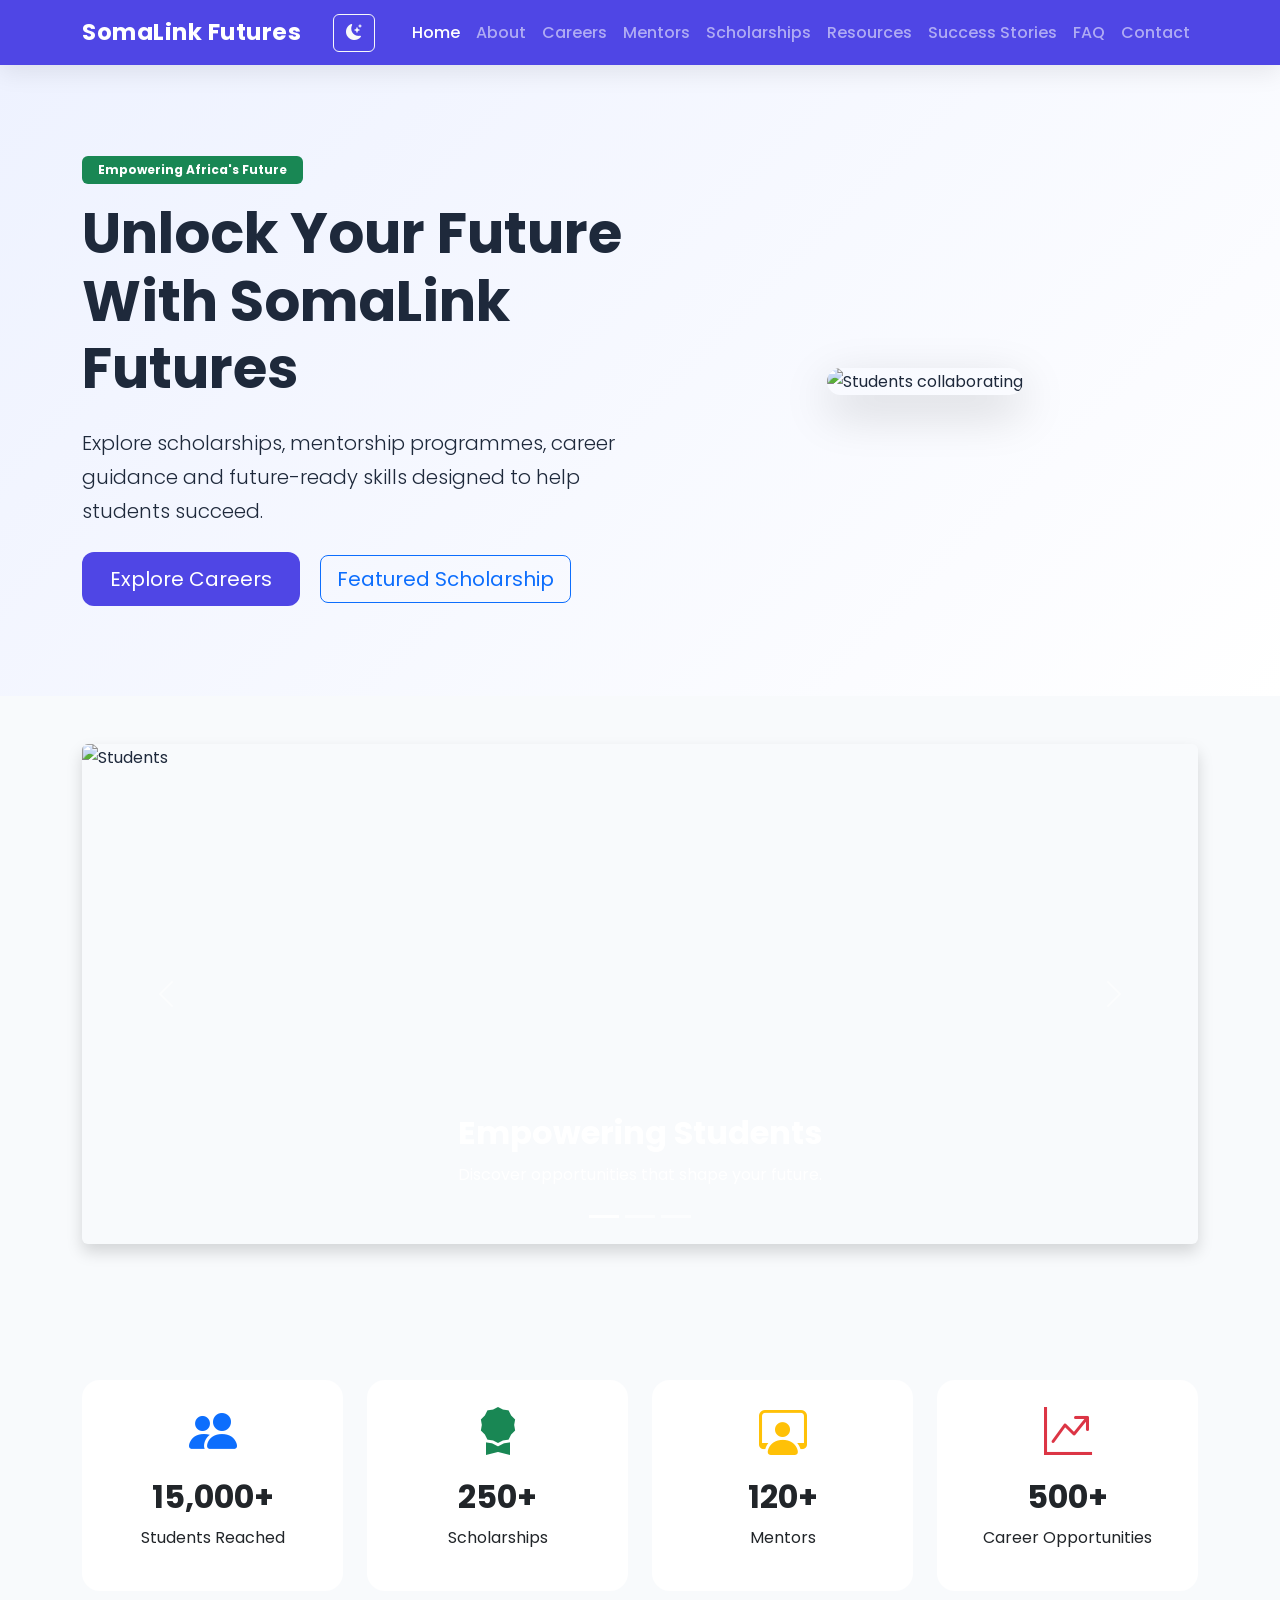
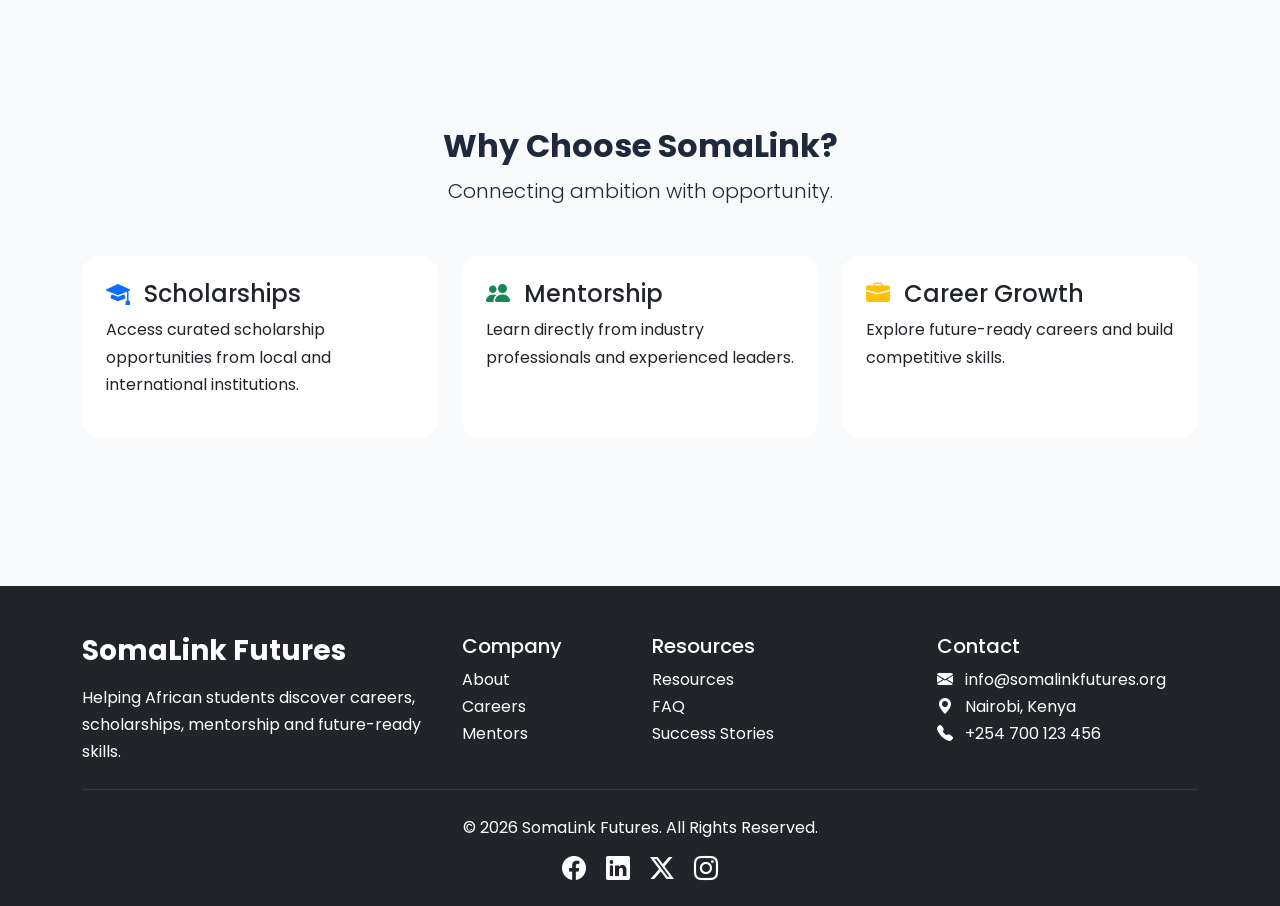
==== index.html @ cb7bba2c "Add featured scholarship modal" ====
<!DOCTYPE html>
<html lang="en">
<head>
    <meta charset="UTF-8">
    <meta name="viewport" content="width=device-width, initial-scale=1.0">
    <title>SomaLink Futures</title>

    <link href="https://cdn.jsdelivr.net/npm/bootstrap@5.3.8/dist/css/bootstrap.min.css" rel="stylesheet">

    <link rel="stylesheet"
      href="https://cdn.jsdelivr.net/npm/bootstrap-icons@1.11.3/font/bootstrap-icons.min.css">

    <link rel="stylesheet" href="css/style.css">
</head>

<body>

<nav class="navbar navbar-expand-lg navbar-dark sticky-top">

    <div class="container">

        <a class="navbar-brand fw-bold" href="index.html">
            SomaLink Futures
        </a>
        
        <button
            id="themeToggle"
            class="btn btn-outline-light ms-3"
            type="button"
            title="Toggle Dark Mode">

            <i class="bi bi-moon-stars-fill"></i>

        </button>

        <button
            class="navbar-toggler"
            type="button"
            data-bs-toggle="collapse"
            data-bs-target="#navbarNav">

            <span class="navbar-toggler-icon"></span>

        </button>

        <div class="collapse navbar-collapse" id="navbarNav">

            <ul class="navbar-nav ms-auto">

                <li class="nav-item"><a class="nav-link active" href="index.html">Home</a></li>
                <li class="nav-item"><a class="nav-link" href="about.html">About</a></li>
                <li class="nav-item"><a class="nav-link" href="careers.html">Careers</a></li>
                <li class="nav-item"><a class="nav-link" href="mentors.html">Mentors</a></li>
                <li class="nav-item"><a class="nav-link" href="scholarships.html">Scholarships</a></li>
                <li class="nav-item"><a class="nav-link" href="resources.html">Resources</a></li>
                <li class="nav-item"><a class="nav-link" href="success-stories.html">Success Stories</a></li>
                <li class="nav-item"><a class="nav-link" href="faq.html">FAQ</a></li>
                <li class="nav-item"><a class="nav-link" href="contact.html">Contact</a></li>

            </ul>

        </div>

    </div>

</nav>

<main>

    <section class="hero-section">

        <div class="container">

            <div class="row align-items-center">

                <div class="col-lg-6">

                    <span class="badge bg-success mb-3 px-3 py-2">
                        Empowering Africa's Future
                    </span>

                    <h1 class="display-4 fw-bold mb-4">
                        Unlock Your Future With
                        SomaLink Futures
                    </h1>

                    <p class="lead mb-4">
                        Explore scholarships, mentorship programmes,
                        career guidance and future-ready skills designed
                        to help students succeed.
                    </p>

                    <a href="careers.html" class="btn btn-primary btn-lg me-3">
                        Explore Careers
                    </a>

                    <button
                        class="btn btn-outline-primary btn-lg"
                        data-bs-toggle="modal"
                        data-bs-target="#scholarshipModal">

                        Featured Scholarship

                    </button>

                </div>

                <div class="col-lg-6 text-center">

                    <img
                        src="https://images.unsplash.com/photo-1522202176988-66273c2fd55f?w=900"
                        class="img-fluid rounded-4 shadow-lg"
                        alt="Students collaborating">

                </div>

            </div>

        </div>

    </section>

    <section class="container py-5">

    <div id="homepageCarousel"
         class="carousel slide shadow rounded overflow-hidden"
         data-bs-ride="carousel">

        <div class="carousel-indicators">

            <button
                type="button"
                data-bs-target="#homepageCarousel"
                data-bs-slide-to="0"
                class="active">
            </button>

            <button
                type="button"
                data-bs-target="#homepageCarousel"
                data-bs-slide-to="1">
            </button>

            <button
                type="button"
                data-bs-target="#homepageCarousel"
                data-bs-slide-to="2">
            </button>

        </div>

        <div class="carousel-inner">

            <div class="carousel-item active">

                <img
                    src="https://images.unsplash.com/photo-1522202176988-66273c2fd55f?w=1400"
                    class="d-block w-100"
                    style="height:500px; object-fit:cover;"
                    alt="Students">

                <div class="carousel-caption">

                    <h2>Empowering Students</h2>

                    <p>
                        Discover opportunities that shape your future.
                    </p>

                </div>

            </div>

            <div class="carousel-item">

                <img
                    src="https://images.unsplash.com/photo-1516321318423-f06f85e504b3?w=1400"
                    class="d-block w-100"
                    style="height:500px; object-fit:cover;"
                    alt="Mentorship">

                <div class="carousel-caption">

                    <h2>Learn From Experts</h2>

                    <p>
                        Connect with professionals across multiple industries.
                    </p>

                </div>

            </div>

            <div class="carousel-item">

                <img
                    src="https://images.unsplash.com/photo-1523240795612-9a054b0db644?w=1400"
                    class="d-block w-100"
                    style="height:500px; object-fit:cover;"
                    alt="Scholarships">

                <div class="carousel-caption">

                    <h2>Unlock Scholarships</h2>

                    <p>
                        Access funding opportunities from around the world.
                    </p>

                </div>

            </div>

        </div>

        <button
            class="carousel-control-prev"
            type="button"
            data-bs-target="#homepageCarousel"
            data-bs-slide="prev">

            <span class="carousel-control-prev-icon"></span>

        </button>

        <button
            class="carousel-control-next"
            type="button"
            data-bs-target="#homepageCarousel"
            data-bs-slide="next">

            <span class="carousel-control-next-icon"></span>

        </button>

    </div>

</section>

<section class="container my-5">

        <div class="row g-4">

            <div class="col-md-3">

                <div class="card text-center p-4 h-100">

                    <i class="bi bi-people-fill display-5 text-primary mb-3"></i>

                    <h2>15,000+</h2>

                    <p>Students Reached</p>

                </div>

            </div>

            <div class="col-md-3">

                <div class="card text-center p-4 h-100">

                    <i class="bi bi-award-fill display-5 text-success mb-3"></i>

                    <h2>250+</h2>
                    <p>Scholarships</p>

                </div>

            </div>

            <div class="col-md-3">

                <div class="card text-center p-4 h-100">

                    <i class="bi bi-person-workspace display-5 text-warning mb-3"></i>

                    <h2>120+</h2>

                    <p>Mentors</p>

                </div>

            </div>

            <div class="col-md-3">

                <div class="card text-center p-4 h-100">

                    <i class="bi bi-graph-up-arrow display-5 text-danger mb-3"></i>

                    <h2>500+</h2>

                    <p>Career Opportunities</p>

                </div>

            </div>

        </div>

    </section>

    <section class="container py-5">

        <div class="text-center mb-5">

            <h2>Why Choose SomaLink?</h2>

            <p class="lead">
                Connecting ambition with opportunity.
            </p>

        </div>

        <div class="row g-4">

            <div class="col-md-4">

                <div class="card p-4 h-100">

                    <h4>
                        <i class="bi bi-mortarboard-fill text-primary me-2"></i>
                        Scholarships
                    </h4>

                    <p>
                        Access curated scholarship opportunities
                        from local and international institutions.
                    </p>

                </div>

            </div>

            <div class="col-md-4">

                <div class="card p-4 h-100">

                    <h4>
                        <i class="bi bi-people-fill text-success me-2"></i>
                        Mentorship
                    </h4>   

                    <p>
                        Learn directly from industry professionals
                        and experienced leaders.
                    </p>

                </div>

            </div>

            <div class="col-md-4">

                <div class="card p-4 h-100">

                    <h4>
                        <i class="bi bi-briefcase-fill text-warning me-2"></i>
                        Career Growth
                    </h4>

                    <p>
                        Explore future-ready careers and
                        build competitive skills.
                    </p>

                </div>

            </div>

        </div>

    </section>

</main>

<footer class="bg-dark text-white pt-5 pb-3">

    <div class="container">

        <div class="row gy-4">

            <div class="col-lg-4">

                <h3 class="fw-bold mb-3">
                    SomaLink Futures
                </h3>

                <p>
                    Helping African students discover careers,
                    scholarships, mentorship and future-ready skills.
                </p>

            </div>

            <div class="col-lg-2">

                <h5>Company</h5>

                <ul class="list-unstyled">

                    <li><a href="about.html" class="text-white text-decoration-none">About</a></li>

                    <li><a href="careers.html" class="text-white text-decoration-none">Careers</a></li>

                    <li><a href="mentors.html" class="text-white text-decoration-none">Mentors</a></li>

                </ul>

            </div>

            <div class="col-lg-3">

                <h5>Resources</h5>

                <ul class="list-unstyled">

                    <li><a href="resources.html" class="text-white text-decoration-none">Resources</a></li>

                    <li><a href="faq.html" class="text-white text-decoration-none">FAQ</a></li>

                    <li><a href="success-stories.html" class="text-white text-decoration-none">Success Stories</a></li>

                </ul>

            </div>

            <div class="col-lg-3">

                <h5>Contact</h5>

                <p>
                    <i class="bi bi-envelope-fill me-2"></i>
                    info@somalinkfutures.org
                </p>

                <p>
                    <i class="bi bi-geo-alt-fill me-2"></i>
                    Nairobi, Kenya
                </p>

                <p>
                    <i class="bi bi-telephone-fill me-2"></i>
                    +254 700 123 456
                </p>

            </div>

        </div>

        <hr class="border-secondary my-4">

        <div class="text-center">

            <p class="mb-2">
                © 2026 SomaLink Futures. All Rights Reserved.
            </p>

            <div>

                <i class="bi bi-facebook fs-4 me-3"></i>

                <i class="bi bi-linkedin fs-4 me-3"></i>

                <i class="bi bi-twitter-x fs-4 me-3"></i>

                <i class="bi bi-instagram fs-4"></i>

            </div>

        </div>

    </div>

</footer>

<div
    class="modal fade"
    id="scholarshipModal"
    tabindex="-1"
    aria-labelledby="scholarshipModalLabel"
    aria-hidden="true">

    <div class="modal-dialog modal-dialog-centered">

        <div class="modal-content">

            <div class="modal-header">

                <h5
                    class="modal-title"
                    id="scholarshipModalLabel">

                    🌍 Featured Scholarship

                </h5>

                <button
                    type="button"
                    class="btn-close"
                    data-bs-dismiss="modal">
                </button>

            </div>

            <div class="modal-body">

                <h4>Future Leaders Scholarship 2026</h4>

                <p>

                    Applications are now open for talented African
                    students pursuing careers in technology,
                    business and innovation.

                </p>

                <ul>

                    <li>✔ Full tuition support</li>

                    <li>✔ Mentorship programme</li>

                    <li>✔ Internship opportunities</li>

                </ul>

            </div>

            <div class="modal-footer">

                <button
                    class="btn btn-secondary"
                    data-bs-dismiss="modal">

                    Close

                </button>

                <a
                    href="scholarships.html"
                    class="btn btn-primary">

                    View Scholarships

                </a>

            </div>

        </div>

    </div>

</div>

<script src="https://cdn.jsdelivr.net/npm/bootstrap@5.3.8/dist/js/bootstrap.bundle.min.js"></script>

<script src="js/script.js"></script>

</body>
</html>
---- css/style.css ----
/* ---------- Google Font ---------- */
@import url('https://fonts.googleapis.com/css2?family=Poppins:wght@300;400;500;600;700;800&display=swap');

/* ---------- Global ---------- */

body{
    font-family:'Poppins',sans-serif;
    background:#F8FAFC;
    color:#1E293B;
    line-height:1.7;
}

/* ---------- Navbar ---------- */

.navbar{
    background:#4F46E5 !important;
    box-shadow:0 8px 24px rgba(0,0,0,.08);
}

.navbar-brand{
    font-size:1.45rem;
    font-weight:700;
    letter-spacing:.5px;
}

.nav-link{
    font-weight:500;
    transition:.25s;
}

.nav-link:hover{
    color:#A5F3FC !important;
}

/* ---------- Buttons ---------- */

.btn-primary{
    background:#4F46E5;
    border:none;
    padding:12px 28px;
    border-radius:12px;
    transition:.3s;
}

.btn-primary:hover{

    background:#4338CA;

    transform:translateY(-2px);

    box-shadow:0 10px 25px rgba(79,70,229,.25);

}

/* ---------- Cards ---------- */

.card{

    border:none;

    border-radius:18px;

    transition:.35s;

    overflow:hidden;

}

.card:hover{

    transform:translateY(-8px);

    box-shadow:0 20px 45px rgba(0,0,0,.12);

}

/* ---------- Images ---------- */

.card img{

    height:240px;

    object-fit:cover;

}

/* ---------- Headings ---------- */

h1{

    font-size:3rem;

    font-weight:700;

}

h2{

    font-weight:700;

}

h3{

    font-weight:600;

}

/* ---------- Footer ---------- */

footer{

    margin-top:100px;

    background:#0F172A !important;

}

footer p{

    margin-bottom:0;

}

/* ---------- Section spacing ---------- */

section{

    padding-top:40px;

    padding-bottom:40px;

}

/* ---------- Hero Section ---------- */

.hero-section{

    background:linear-gradient(135deg,#EEF2FF,#FFFFFF);

    padding-top:90px;

    padding-bottom:90px;

}

.hero-section img{

    border-radius:24px;

}

.hero-section h1{

    line-height:1.2;

}

/* =========================
   DARK MODE
========================= */

body.dark-mode{
    background:#121212;
    color:#f8f9fa;
}

/* Navbar */

body.dark-mode .navbar{
    background:#1f1f1f !important;
}

/* Hero */

body.dark-mode .hero-section{
    background:#121212;
}

body.dark-mode .hero-section h1,
body.dark-mode .hero-section p{
    color:#ffffff;
}

/* Cards */

body.dark-mode .card{
    background:#1f1f1f;
    color:#ffffff;
    border:1px solid #333;
}

/* Footer */

body.dark-mode footer{
    background:#000 !important;
}

/* Links */

body.dark-mode a{
    color:#8ec5ff;
}

/* Buttons */

body.dark-mode .btn-outline-primary{
    color:#ffffff;
    border-color:#ffffff;
}

body.dark-mode .btn-outline-primary:hover{
    background:#ffffff;
    color:#000;
}

/* Statistics */

body.dark-mode h2,
body.dark-mode h3,
body.dark-mode h4,
body.dark-mode h5,
body.dark-mode h6{
    color:#ffffff;
}

body.dark-mode p{
    color:#dddddd;
}
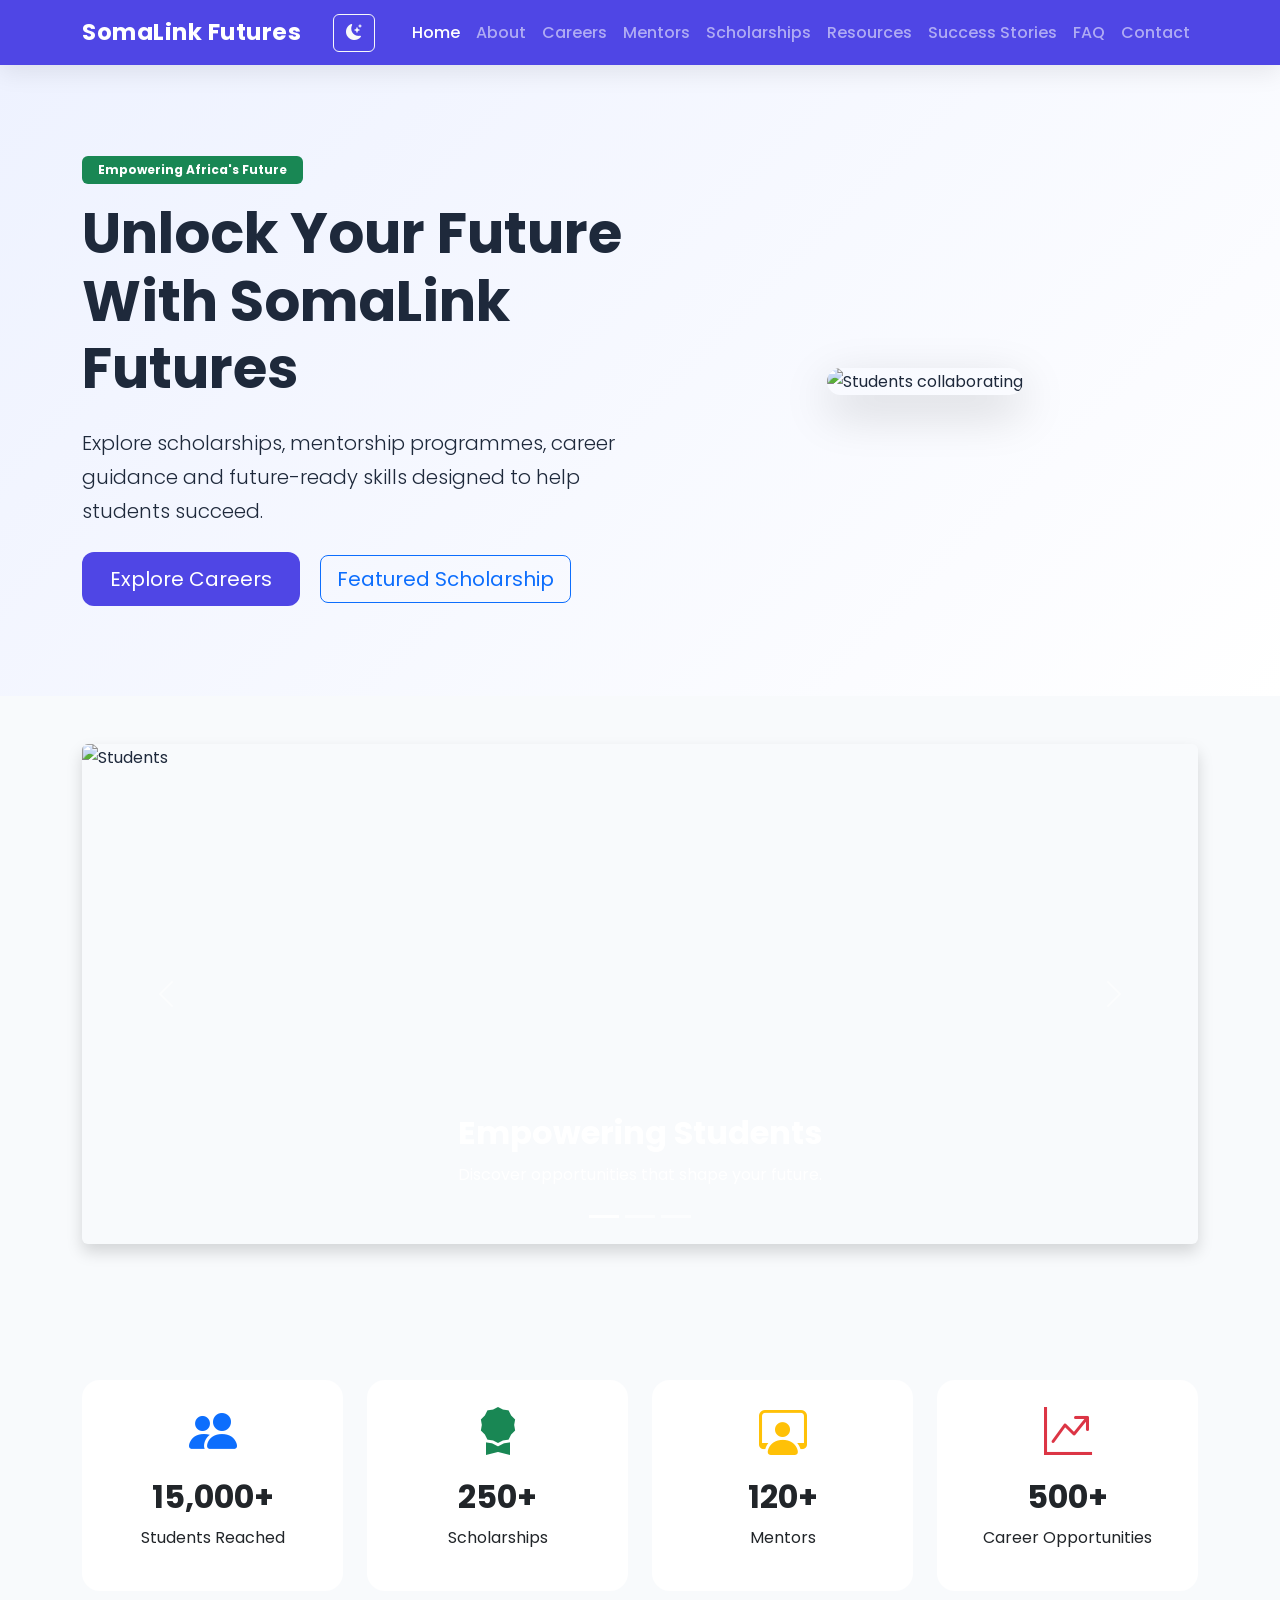
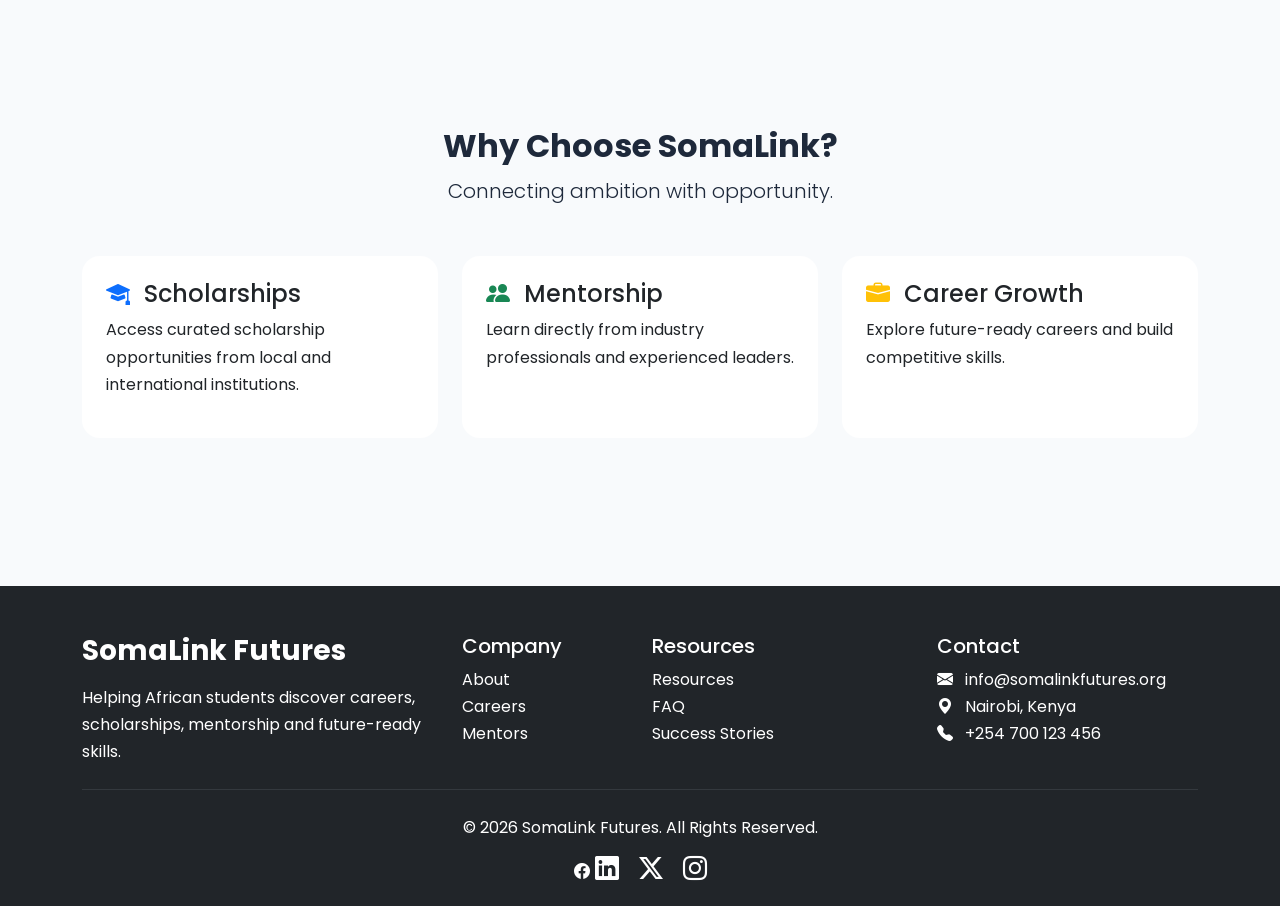
==== commit e750cbf5: "Improve accessibility with ARIA attributes" ====
--- a/index.html
+++ b/index.html
@@ -15,7 +15,9 @@
 
 <body>
 
-<nav class="navbar navbar-expand-lg navbar-dark sticky-top">
+<nav
+    class="navbar navbar-expand-lg navbar-dark sticky-top"
+    aria-label="Main Navigation">
 
     <div class="container">
 
@@ -90,14 +92,23 @@
                         to help students succeed.
                     </p>
 
-                    <a href="careers.html" class="btn btn-primary btn-lg me-3">
+                    <a
+                        href="careers.html"
+                        class="btn btn-primary btn-lg me-3"
+                        data-bs-toggle="tooltip"
+                        data-bs-placement="top"
+                        title="Browse high-demand career pathways">
+
                         Explore Careers
+
                     </a>
 
                     <button
                         class="btn btn-outline-primary btn-lg"
                         data-bs-toggle="modal"
-                        data-bs-target="#scholarshipModal">
+                        data-bs-target="#featuredScholarship"
+                        data-bs-placement="top"
+                        title="View our featured scholarship opportunity">
 
                         Featured Scholarship
 
@@ -373,8 +384,89 @@
     </section>
 
 </main>
-
-<footer class="bg-dark text-white pt-5 pb-3">
+<!-- Featured Scholarship Modal -->
+
+<div
+    class="modal fade"
+    id="featuredScholarship"
+    tabindex="-1"
+    aria-labelledby="featuredScholarshipLabel"
+    aria-hidden="true">
+
+    <div class="modal-dialog modal-lg">
+
+        <div class="modal-content">
+
+            <div class="modal-header">
+
+                <h2
+                    class="modal-title fs-5"
+                    id="featuredScholarshipLabel">
+
+                    🌍 Featured Scholarship
+
+                </h2>
+
+                <button
+                    type="button"
+                    class="btn-close"
+                    data-bs-dismiss="modal">
+                </button>
+
+            </div>
+
+            <div class="modal-body">
+
+                <h4>Global STEM Excellence Scholarship</h4>
+
+                <p>
+
+                    Applications are now open for talented African
+                    students pursuing Computer Science, Engineering,
+                    Artificial Intelligence and Data Science.
+
+                </p>
+
+                <ul>
+
+                    <li>✔ Full tuition funding</li>
+
+                    <li>✔ Monthly stipend</li>
+
+                    <li>✔ International mentorship</li>
+
+                    <li>✔ Internship opportunities</li>
+
+                </ul>
+
+            </div>
+
+            <div class="modal-footer">
+
+                <button
+                    class="btn btn-secondary"
+                    data-bs-dismiss="modal">
+
+                    Close
+
+                </button>
+
+                <a
+                    href="scholarships.html"
+                    class="btn btn-primary">
+
+                    View Scholarships
+
+                </a>
+
+            </div>
+
+        </div>
+
+    </div>
+
+</div>
+<footer role="contentinfo" class="bg-dark text-white pt-5 pb-3">
 
     <div class="container">
 
@@ -458,13 +550,16 @@
 
             <div>
 
-                <i class="bi bi-facebook fs-4 me-3"></i>
-
-                <i class="bi bi-linkedin fs-4 me-3"></i>
-
-                <i class="bi bi-twitter-x fs-4 me-3"></i>
-
-                <i class="bi bi-instagram fs-4"></i>
+                <i
+                    class="bi bi-facebook"
+                    aria-hidden="true">
+                </i>
+
+                <i class="bi bi-linkedin fs-4 me-3" aria-hidden="true"></i>
+
+                <i class="bi bi-twitter-x fs-4 me-3" aria-hidden="true"></i>
+
+                <i class="bi bi-instagram fs-4" aria-hidden="true"></i>
 
             </div>
 
--- a/css/style.css
+++ b/css/style.css
@@ -226,4 +226,31 @@
 
 body.dark-mode p{
     color:#dddddd;
+}
+
+/* ---------- Hover Effects ---------- */
+
+.card {
+    transition: all 0.3s ease;
+}
+
+.card:hover {
+    transform: translateY(-8px);
+    box-shadow: 0 12px 25px rgba(0,0,0,.15);
+}
+
+.btn {
+    transition: all .3s ease;
+}
+
+.btn:hover {
+    transform: translateY(-2px);
+}
+
+.nav-link {
+    transition: color .3s ease;
+}
+
+.nav-link:hover {
+    color: #ffc107 !important;
 }
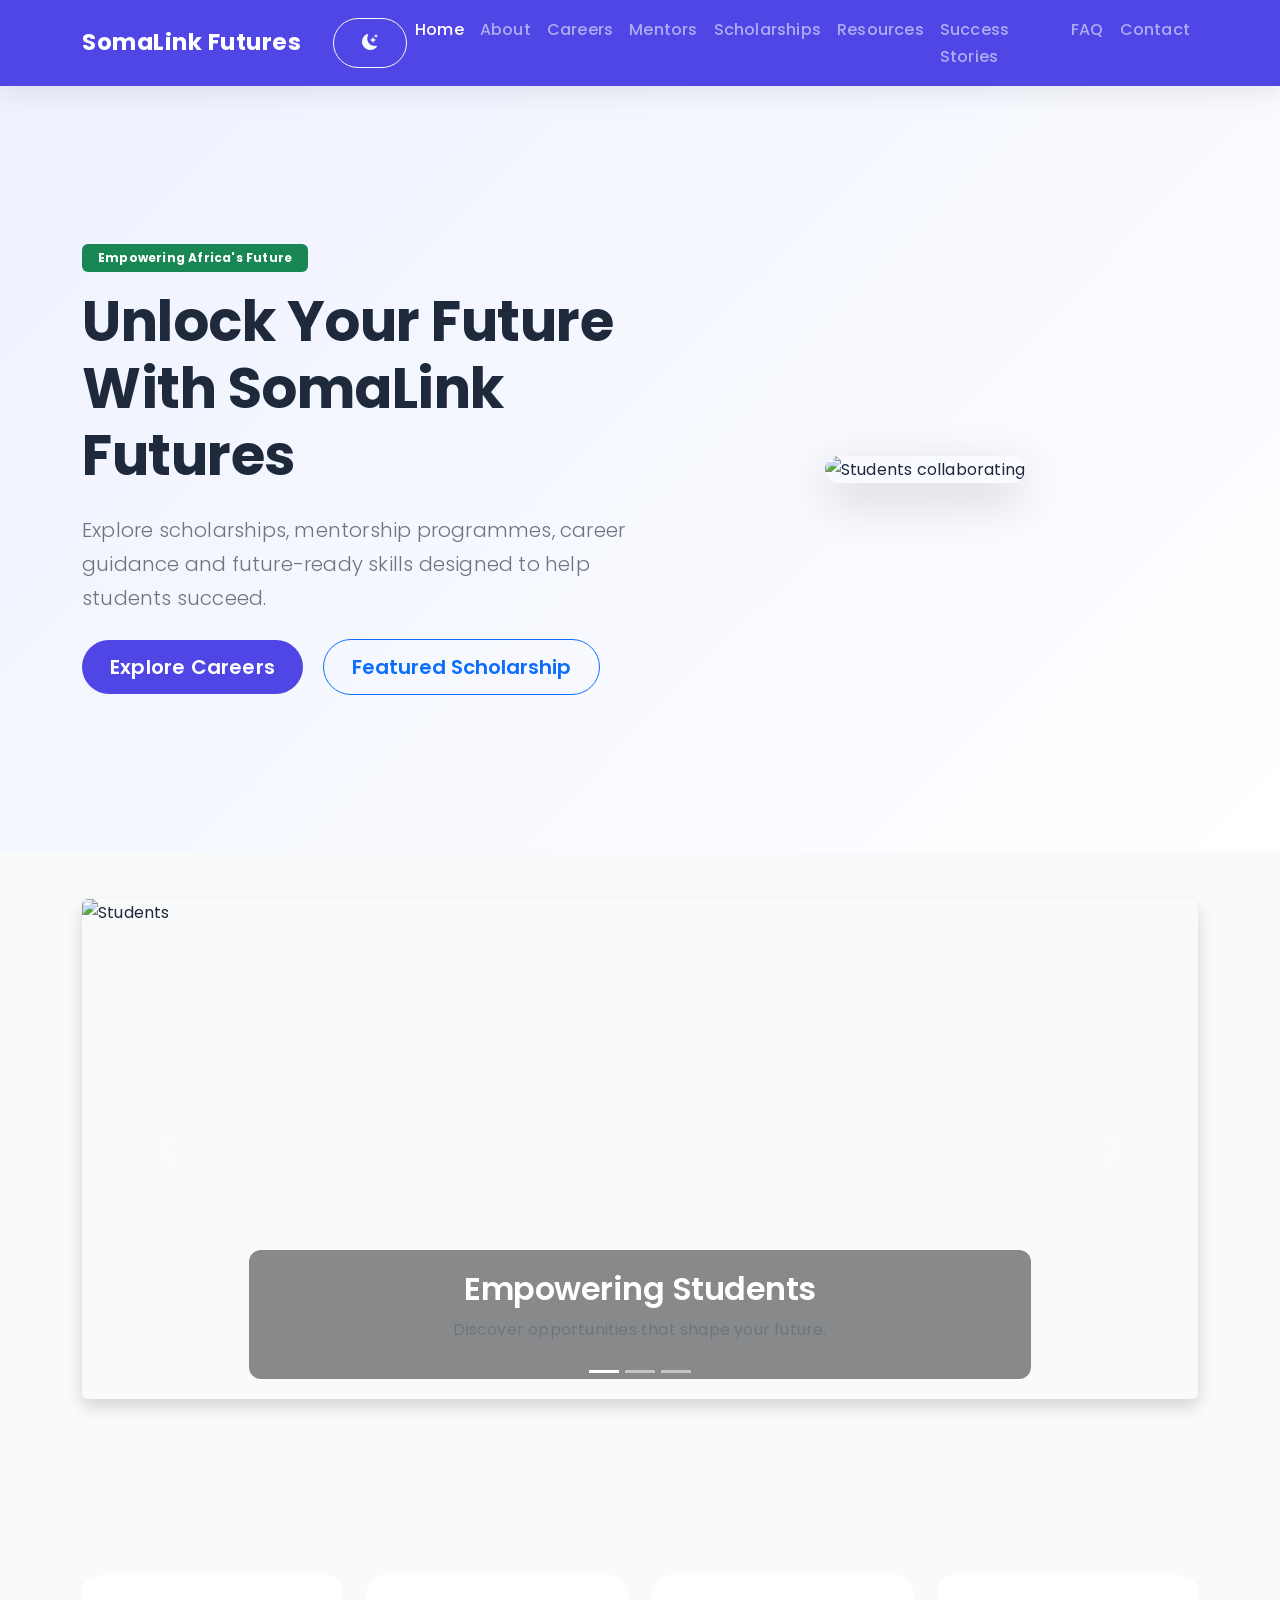
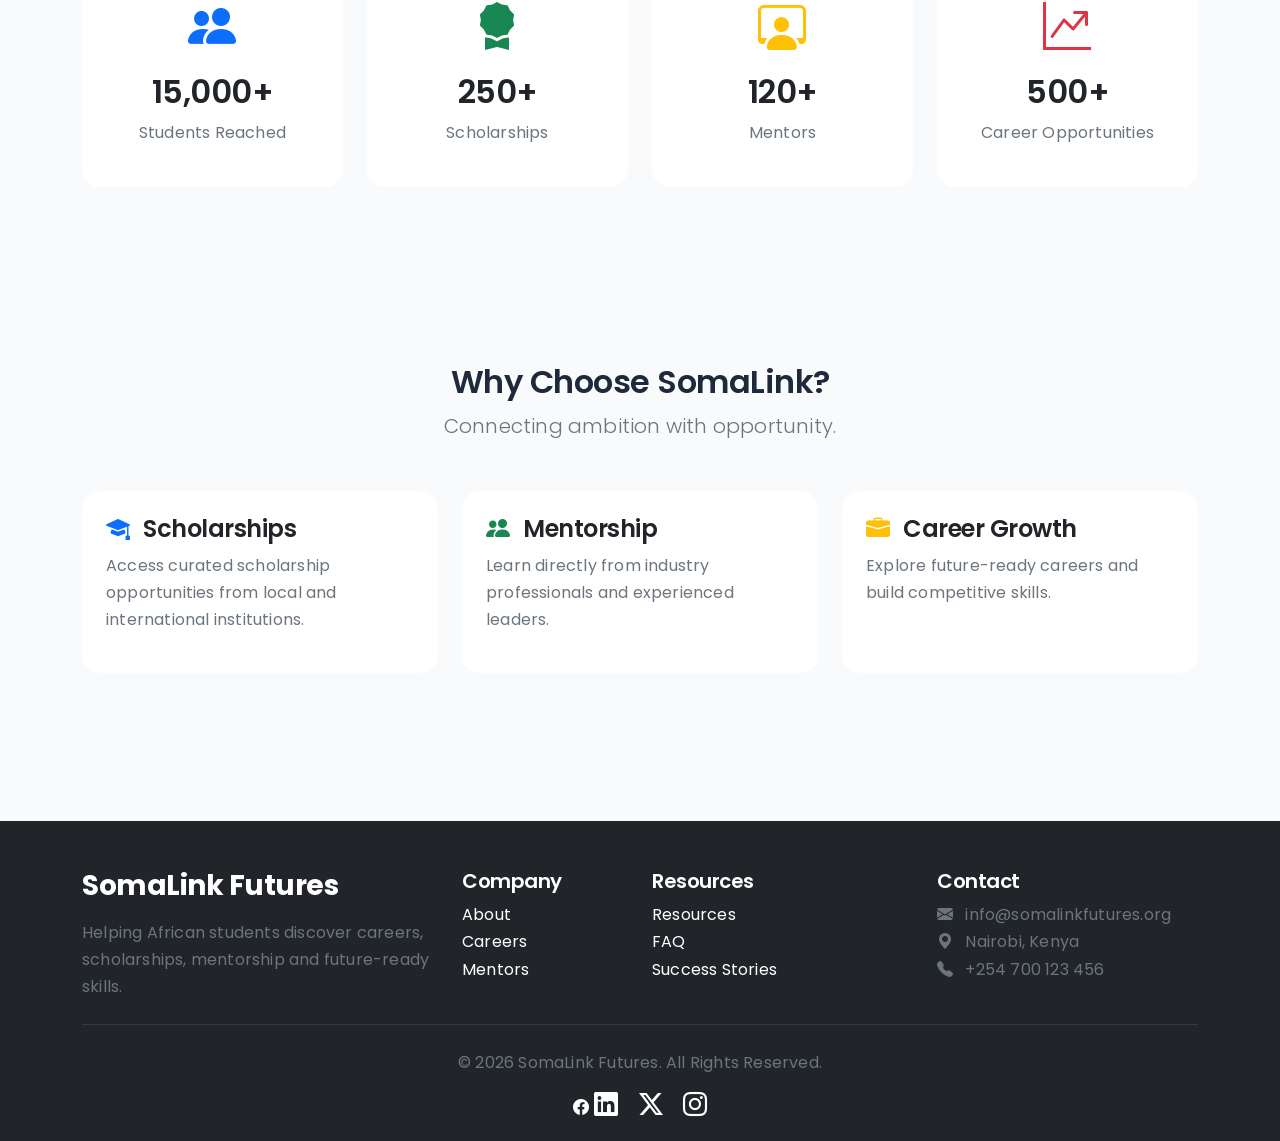
==== commit cad86582: "Improve typography using Google Fonts" ====
--- a/index.html
+++ b/index.html
@@ -8,7 +8,13 @@
     <link href="https://cdn.jsdelivr.net/npm/bootstrap@5.3.8/dist/css/bootstrap.min.css" rel="stylesheet">
 
     <link rel="stylesheet"
-      href="https://cdn.jsdelivr.net/npm/bootstrap-icons@1.11.3/font/bootstrap-icons.min.css">
+    href="https://cdn.jsdelivr.net/npm/bootstrap-icons@1.11.3/font/bootstrap-icons.min.css">
+
+    <link rel="preconnect" href="https://fonts.googleapis.com">
+
+    <link rel="preconnect" href="https://fonts.gstatic.com" crossorigin>
+
+    <link href="https://fonts.googleapis.com/css2?family=Poppins:wght@300;400;500;600;700&display=swap" rel="stylesheet">
 
     <link rel="stylesheet" href="css/style.css">
 </head>
--- a/css/style.css
+++ b/css/style.css
@@ -253,4 +253,159 @@
 
 .nav-link:hover {
     color: #ffc107 !important;
+}
+
+/* =======================================
+   Responsive Design Improvements
+======================================= */
+
+@media (max-width: 992px) {
+
+    .hero-section {
+        text-align: center;
+        padding: 60px 20px;
+    }
+
+    .hero-section img {
+        margin-top: 30px;
+    }
+
+    .display-4 {
+        font-size: 2.5rem;
+    }
+
+    footer {
+        text-align: center;
+    }
+
+}
+
+@media (max-width: 768px) {
+
+    .display-4 {
+        font-size: 2rem;
+    }
+
+    .hero-section {
+        padding: 50px 15px;
+    }
+
+    .btn-lg {
+        width: 100%;
+        margin-bottom: 15px;
+    }
+
+    .carousel img {
+        height: 300px !important;
+    }
+
+    .card {
+        margin-bottom: 20px;
+    }
+
+}
+
+@media (max-width: 576px) {
+
+    .display-4 {
+        font-size: 1.7rem;
+    }
+
+    h2 {
+        font-size: 1.5rem;
+    }
+
+    .navbar-brand {
+        font-size: 1.2rem;
+    }
+
+    .hero-section {
+        padding: 40px 10px;
+    }
+
+}
+/* =======================================
+   Final UI Polish
+======================================= */
+
+html {
+    scroll-behavior: smooth;
+}
+
+section {
+    padding-top: 80px;
+    padding-bottom: 80px;
+}
+
+.card {
+    border: none;
+    border-radius: 18px;
+    overflow: hidden;
+}
+
+.card img {
+    transition: transform .4s ease;
+}
+
+.card:hover img {
+    transform: scale(1.05);
+}
+
+.btn {
+    border-radius: 50px;
+    padding: 12px 28px;
+    font-weight: 600;
+}
+
+.hero-section {
+    min-height: 85vh;
+    display: flex;
+    align-items: center;
+}
+
+.carousel-caption {
+    background: rgba(0,0,0,.45);
+    padding: 20px;
+    border-radius: 12px;
+}
+
+footer a:hover {
+    color: #0d6efd !important;
+}
+
+.shadow-sm,
+.shadow,
+.shadow-lg {
+    transition: all .3s ease;
+}
+/* =======================================
+   Professional Typography
+======================================= */
+
+body {
+    font-family: "Poppins", sans-serif;
+    line-height: 1.7;
+    letter-spacing: .2px;
+}
+
+.display-4 {
+    font-weight: 700;
+}
+
+h1,
+h2,
+h3,
+h4,
+h5,
+h6 {
+    font-weight: 600;
+    letter-spacing: -.5px;
+}
+
+p {
+    color: #6c757d;
+}
+
+.dark-mode p {
+    color: #d6d6d6;
 }
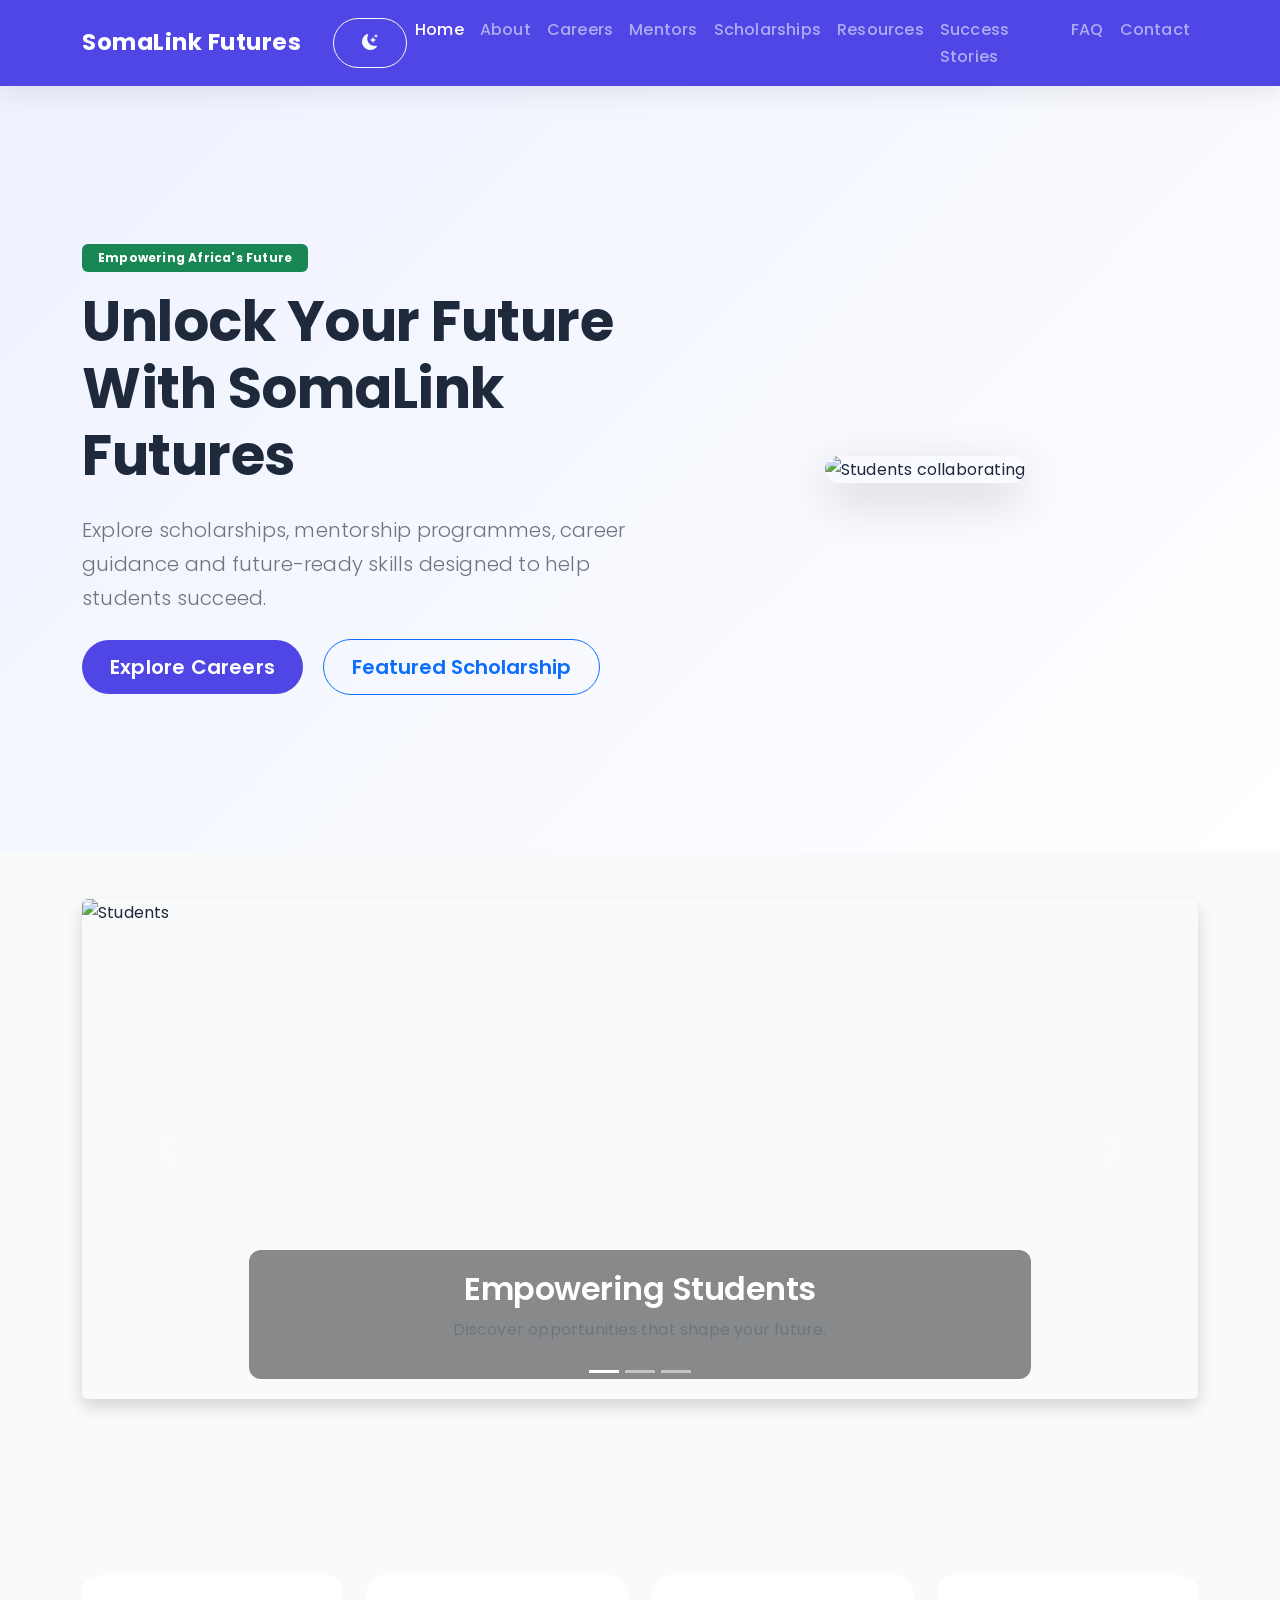
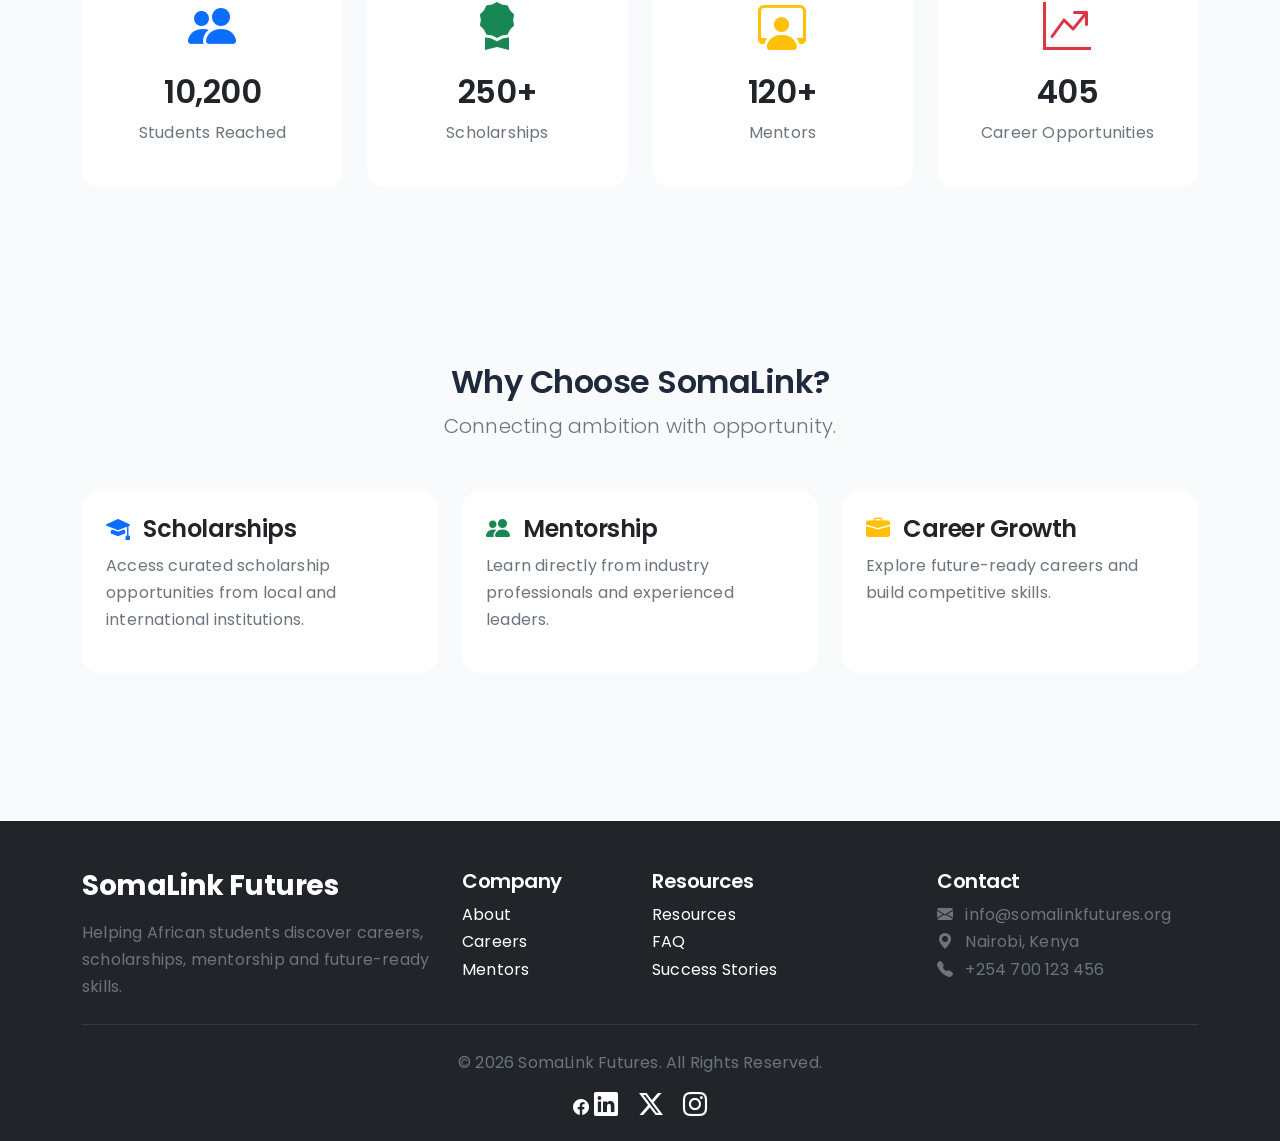
==== commit c5916778: "Add animated homepage statistics counters" ====
--- a/index.html
+++ b/index.html
@@ -264,8 +264,13 @@
 
                     <i class="bi bi-people-fill display-5 text-primary mb-3"></i>
 
-                    <h2>15,000+</h2>
-
+                    <h2
+                        class="counter"
+                        data-target="15000">
+
+                        0
+
+                    </h2>
                     <p>Students Reached</p>
 
                 </div>
@@ -278,7 +283,13 @@
 
                     <i class="bi bi-award-fill display-5 text-success mb-3"></i>
 
-                    <h2>250+</h2>
+                    <h2
+                        class="counter"
+                        data-target="250">
+
+                        0
+
+                    </h2>
                     <p>Scholarships</p>
 
                 </div>
@@ -291,8 +302,13 @@
 
                     <i class="bi bi-person-workspace display-5 text-warning mb-3"></i>
 
-                    <h2>120+</h2>
-
+                    <h2
+                        class="counter"
+                        data-target="120">
+
+                        0
+
+                    </h2>
                     <p>Mentors</p>
 
                 </div>
@@ -305,8 +321,13 @@
 
                     <i class="bi bi-graph-up-arrow display-5 text-danger mb-3"></i>
 
-                    <h2>500+</h2>
-
+                    <h2
+                        class="counter"
+                        data-target="500">
+
+                        0
+
+                    </h2>
                     <p>Career Opportunities</p>
 
                 </div>
--- a/css/style.css
+++ b/css/style.css
@@ -408,4 +408,4 @@
 
 .dark-mode p {
     color: #d6d6d6;
-}+}
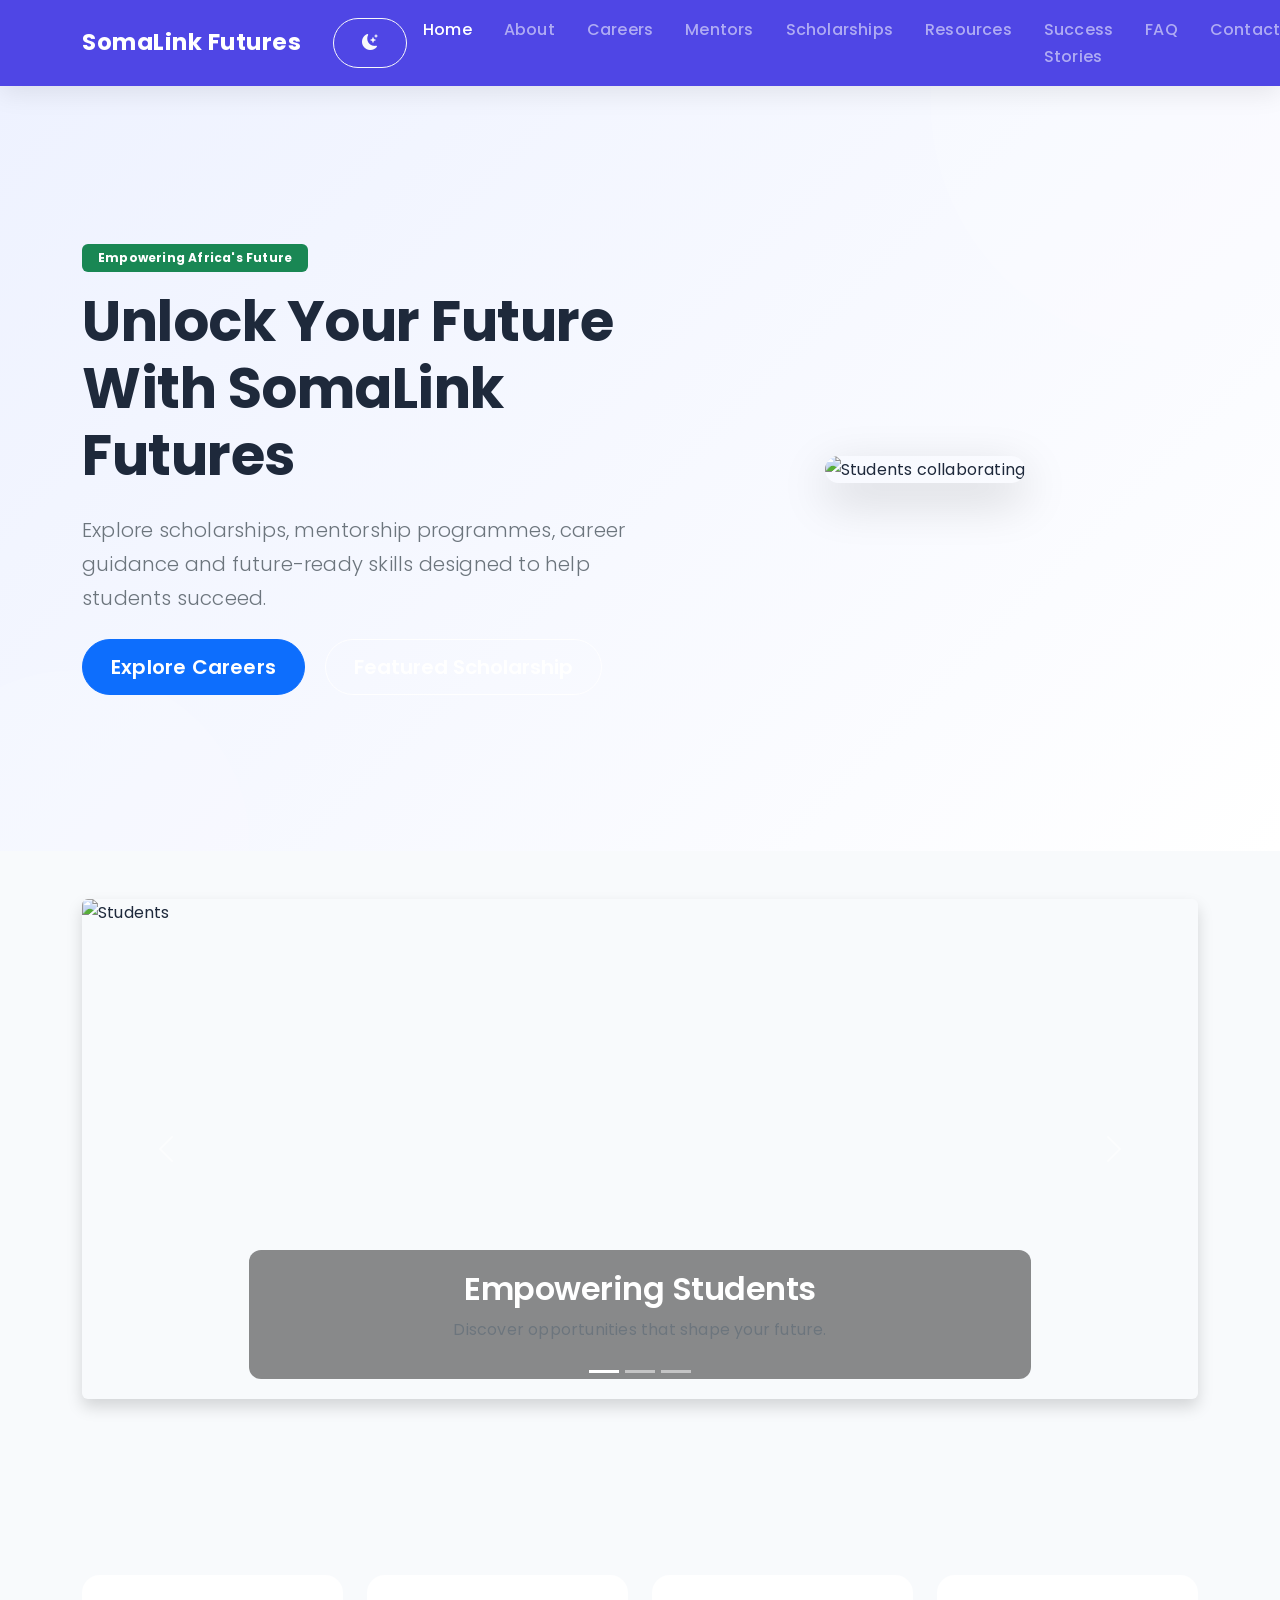
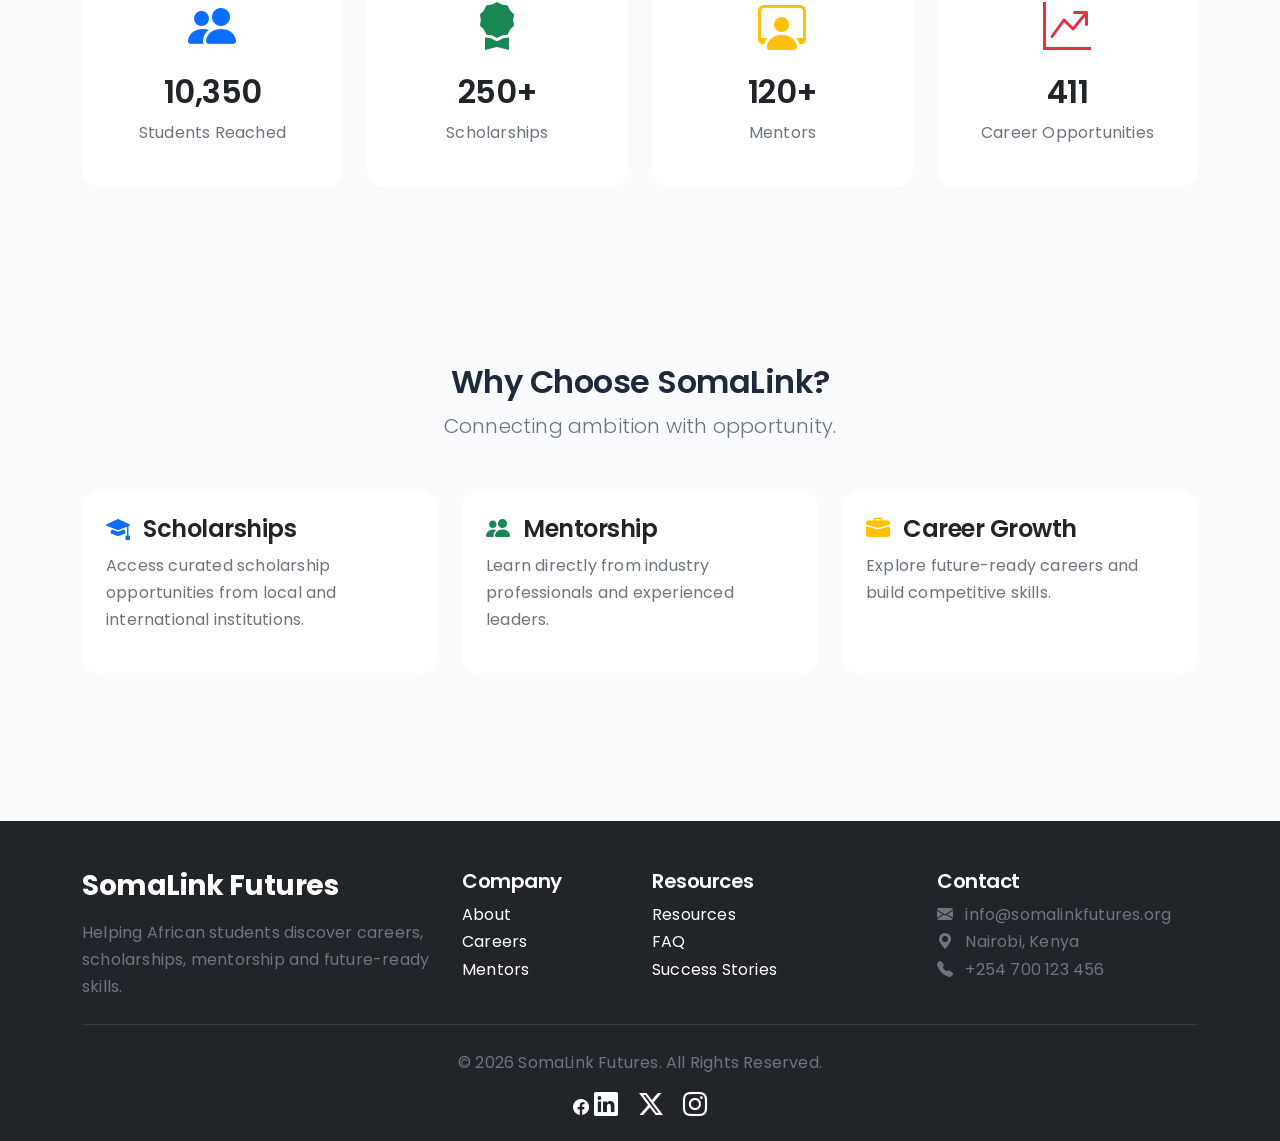
==== commit 8e678f60: "Improve navbar responsiveness and navigation spacing" ====
--- a/index.html
+++ b/index.html
@@ -595,7 +595,14 @@
     </div>
 
 </footer>
-
+<button
+    id="backToTop"
+    class="btn btn-primary rounded-circle shadow"
+    aria-label="Back to top">
+
+    <i class="bi bi-arrow-up"></i>
+
+</button>
 <div
     class="modal fade"
     id="scholarshipModal"
--- a/css/style.css
+++ b/css/style.css
@@ -26,10 +26,14 @@
 .nav-link{
     font-weight:500;
     transition:.25s;
+    margin-left:8px;
+    margin-right:8px;
 }
 
 .nav-link:hover{
     color:#A5F3FC !important;
+    transform:translateY(-2px);
+}
 }
 
 /* ---------- Buttons ---------- */
@@ -178,8 +182,26 @@
 }
 
 body.dark-mode .hero-section h1,
-body.dark-mode .hero-section p{
-    color:#ffffff;
+body.dark-mode .hero-section p {
+
+    color: rgba(255,255,255,.9);
+
+}
+
+.hero-section .btn-outline-primary {
+
+    border-color: white;
+
+    color: white;
+
+}
+
+.hero-section .btn-outline-primary:hover {
+
+    background: white;
+
+    color: #0d6efd;
+
 }
 
 /* Cards */
@@ -262,8 +284,26 @@
 @media (max-width: 992px) {
 
     .hero-section {
-        text-align: center;
-        padding: 60px 20px;
+
+        background: linear-gradient(
+            135deg,
+            #0d6efd 0%,
+            #4f46e5 50%,
+            #7c3aed 100%
+        );
+
+        color: white;
+
+        min-height: 90vh;
+
+        display: flex;
+
+        align-items: center;
+
+        position: relative;
+
+        overflow: hidden;
+
     }
 
     .hero-section img {
@@ -409,3 +449,87 @@
 .dark-mode p {
     color: #d6d6d6;
 }
+/* =======================================
+   Back To Top Button
+======================================= */
+
+#backToTop {
+
+    position: fixed;
+
+    bottom: 30px;
+
+    right: 30px;
+
+    width: 55px;
+
+    height: 55px;
+
+    border-radius: 50%;
+
+    display: none;
+
+    z-index: 999;
+
+    font-size: 1.3rem;
+
+    transition: all .3s ease;
+
+}
+
+#backToTop:hover {
+
+    transform: translateY(-5px);
+
+}
+/* =======================================
+   Hero Background Decoration
+======================================= */
+
+.hero-section::before {
+
+    content: "";
+
+    position: absolute;
+
+    width: 500px;
+
+    height: 500px;
+
+    background: rgba(255,255,255,.08);
+
+    border-radius: 50%;
+
+    top: -150px;
+
+    right: -150px;
+
+}
+
+.hero-section::after {
+
+    content: "";
+
+    position: absolute;
+
+    width: 350px;
+
+    height: 350px;
+
+    background: rgba(255,255,255,.06);
+
+    border-radius: 50%;
+
+    bottom: -120px;
+
+    left: -100px;
+
+}
+
+.hero-section .container {
+
+    position: relative;
+
+    z-index: 2;
+
+}
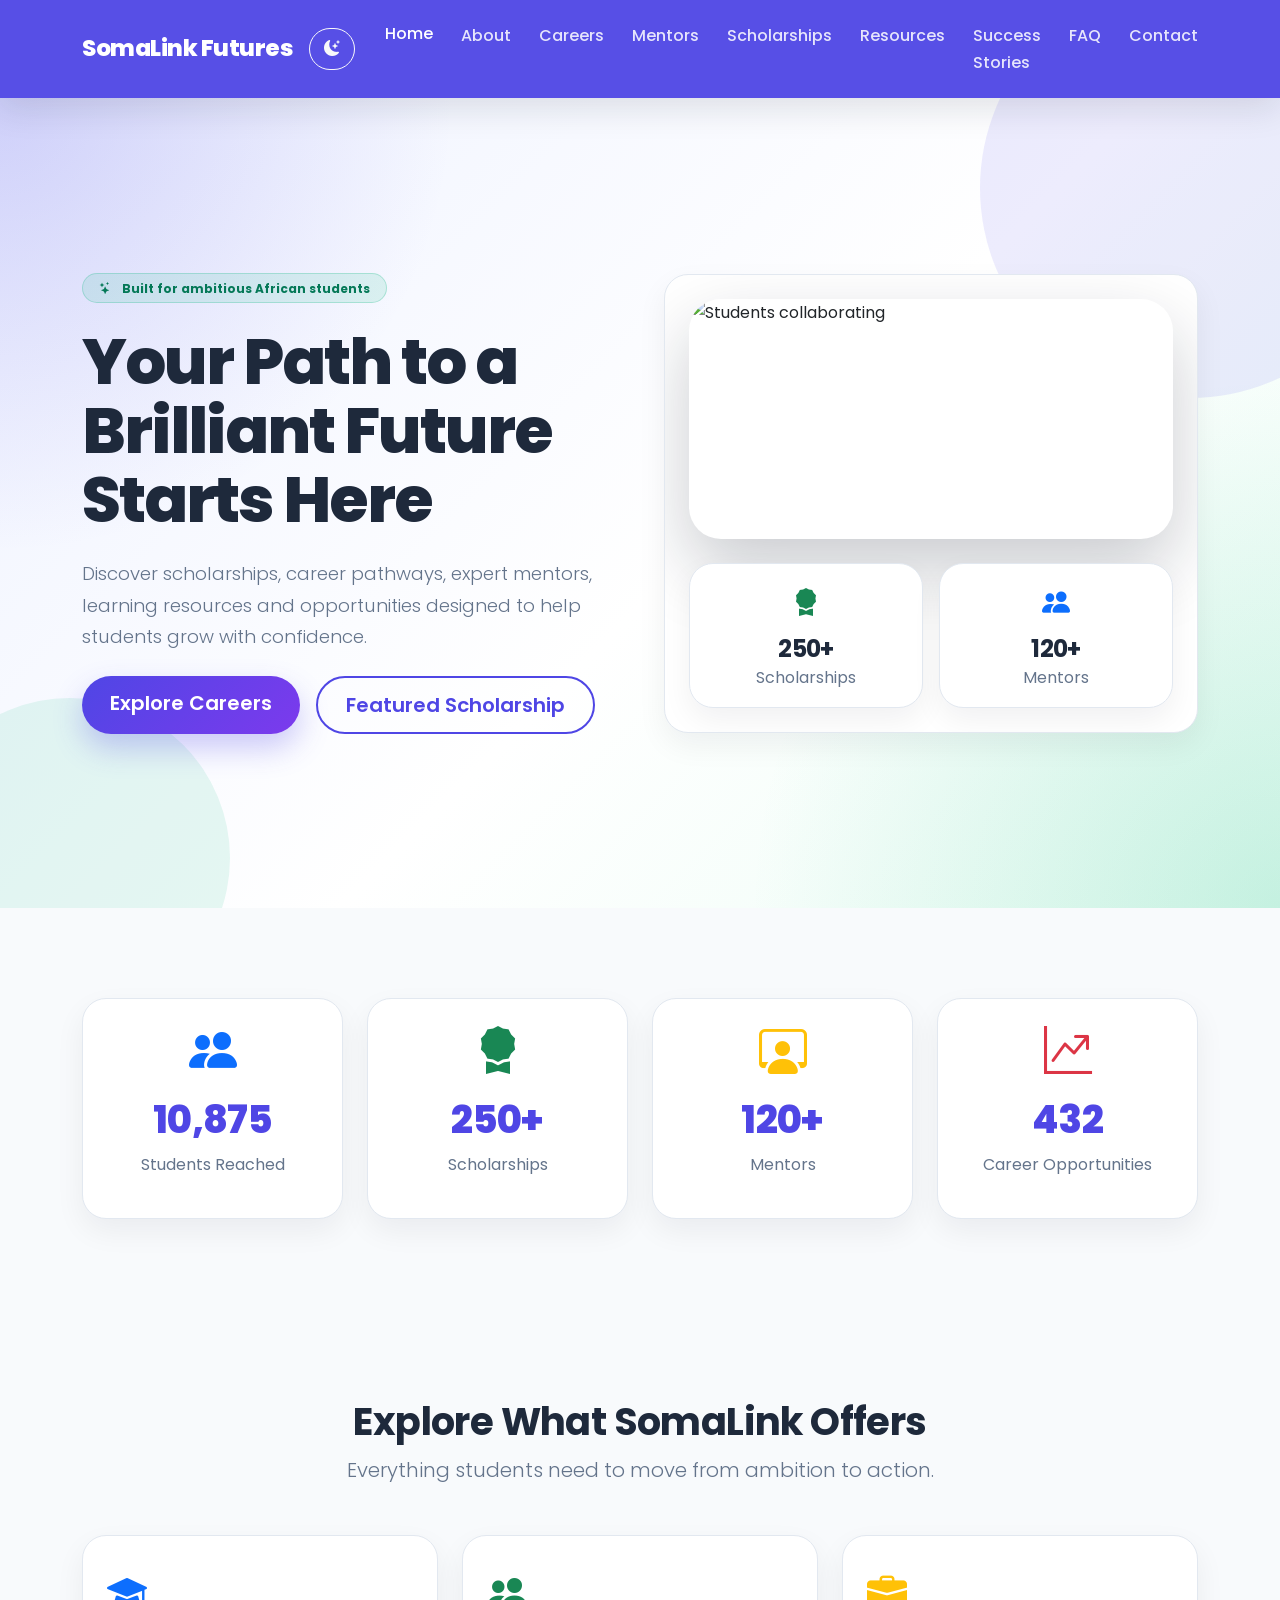
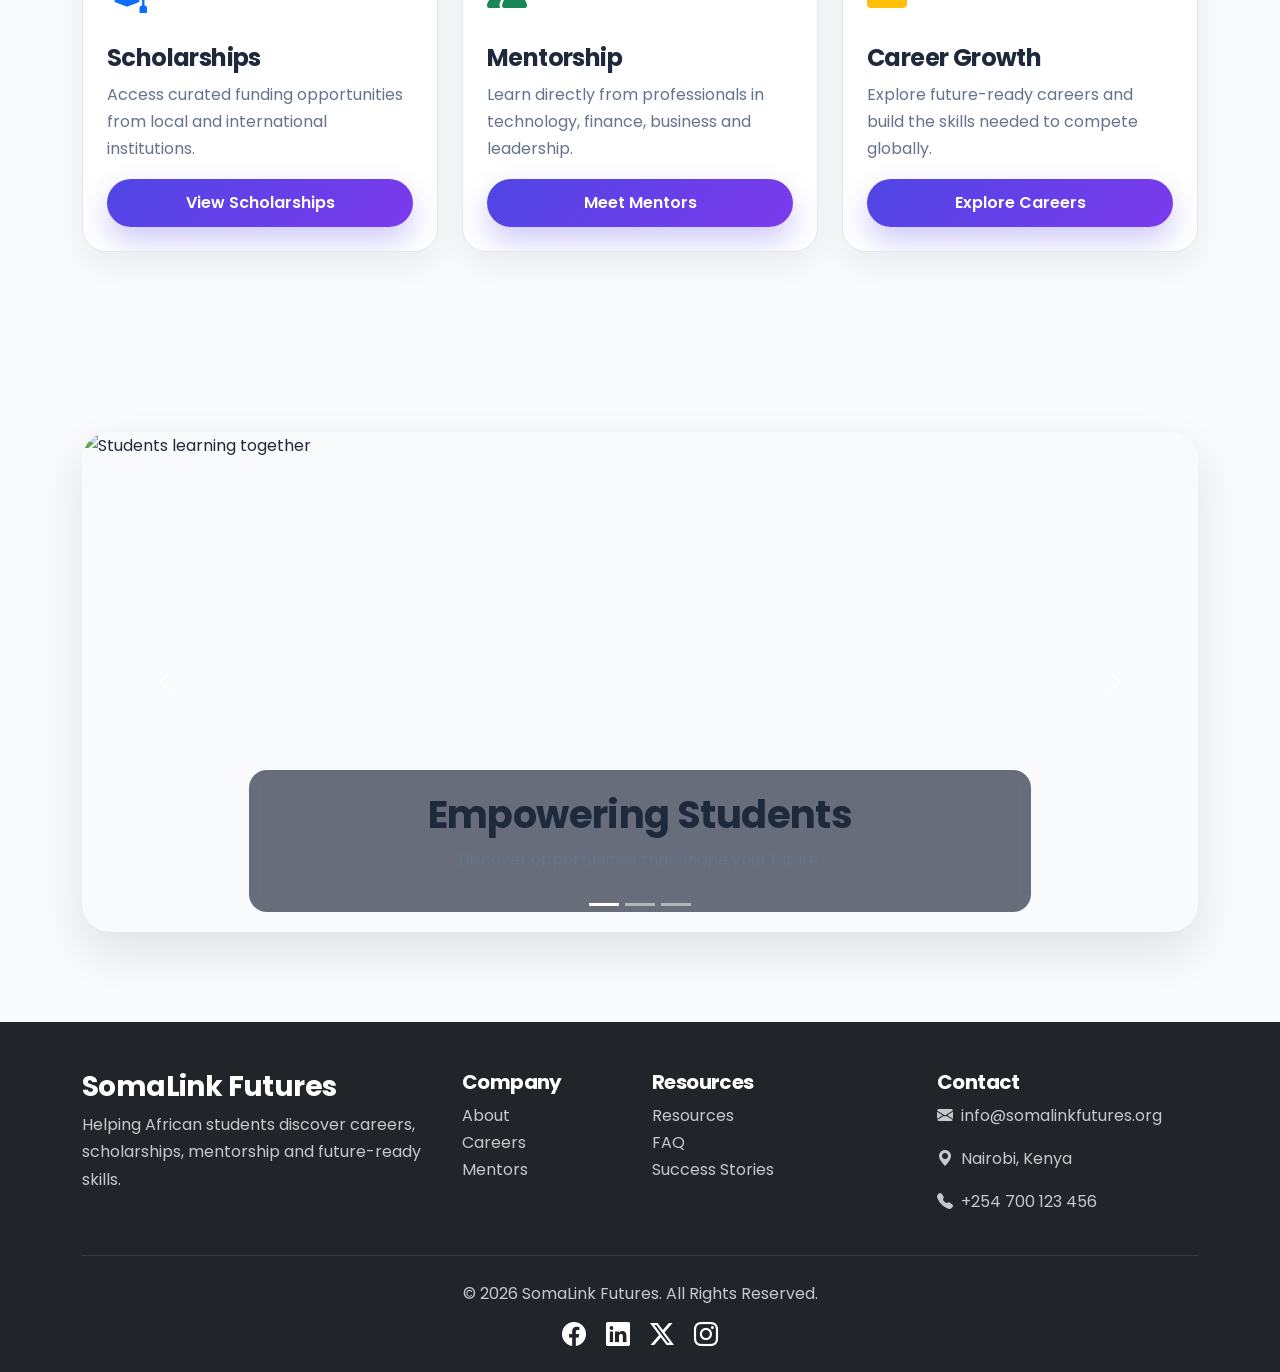
==== commit 2f464e4f: "Finalize SomaLink Futures website design and functionality" ====
--- a/index.html
+++ b/index.html
@@ -6,55 +6,40 @@
     <title>SomaLink Futures</title>
 
     <link href="https://cdn.jsdelivr.net/npm/bootstrap@5.3.8/dist/css/bootstrap.min.css" rel="stylesheet">
-
-    <link rel="stylesheet"
-    href="https://cdn.jsdelivr.net/npm/bootstrap-icons@1.11.3/font/bootstrap-icons.min.css">
-
-    <link rel="preconnect" href="https://fonts.googleapis.com">
-
-    <link rel="preconnect" href="https://fonts.gstatic.com" crossorigin>
-
-    <link href="https://fonts.googleapis.com/css2?family=Poppins:wght@300;400;500;600;700&display=swap" rel="stylesheet">
-
+    <link rel="stylesheet" href="https://cdn.jsdelivr.net/npm/bootstrap-icons@1.11.3/font/bootstrap-icons.min.css">
     <link rel="stylesheet" href="css/style.css">
 </head>
 
 <body>
 
-<nav
-    class="navbar navbar-expand-lg navbar-dark sticky-top"
-    aria-label="Main Navigation">
-
+<nav class="navbar navbar-expand-xl navbar-dark sticky-top" aria-label="Main Navigation">
     <div class="container">
 
-        <a class="navbar-brand fw-bold" href="index.html">
+        <a class="navbar-brand" href="index.html">
             SomaLink Futures
         </a>
-        
+
         <button
             id="themeToggle"
-            class="btn btn-outline-light ms-3"
+            class="btn btn-outline-light ms-auto me-3"
             type="button"
-            title="Toggle Dark Mode">
-
+            aria-label="Toggle dark mode">
             <i class="bi bi-moon-stars-fill"></i>
-
         </button>
 
         <button
             class="navbar-toggler"
             type="button"
             data-bs-toggle="collapse"
-            data-bs-target="#navbarNav">
-
+            data-bs-target="#navbarNav"
+            aria-controls="navbarNav"
+            aria-expanded="false"
+            aria-label="Toggle navigation">
             <span class="navbar-toggler-icon"></span>
-
         </button>
 
         <div class="collapse navbar-collapse" id="navbarNav">
-
-            <ul class="navbar-nav ms-auto">
-
+            <ul class="navbar-nav ms-xl-auto">
                 <li class="nav-item"><a class="nav-link active" href="index.html">Home</a></li>
                 <li class="nav-item"><a class="nav-link" href="about.html">About</a></li>
                 <li class="nav-item"><a class="nav-link" href="careers.html">Careers</a></li>
@@ -64,626 +49,345 @@
                 <li class="nav-item"><a class="nav-link" href="success-stories.html">Success Stories</a></li>
                 <li class="nav-item"><a class="nav-link" href="faq.html">FAQ</a></li>
                 <li class="nav-item"><a class="nav-link" href="contact.html">Contact</a></li>
-
             </ul>
-
         </div>
 
     </div>
-
 </nav>
 
 <main>
 
     <section class="hero-section">
-
         <div class="container">
 
-            <div class="row align-items-center">
+            <div class="row align-items-center g-5">
 
                 <div class="col-lg-6">
 
-                    <span class="badge bg-success mb-3 px-3 py-2">
-                        Empowering Africa's Future
+                    <span class="badge mb-4 px-3 py-2">
+                        <i class="bi bi-stars me-2"></i>
+                        Built for ambitious African students
                     </span>
 
-                    <h1 class="display-4 fw-bold mb-4">
-                        Unlock Your Future With
-                        SomaLink Futures
+                    <h1 class="mb-4">
+                        Your Path to a Brilliant Future Starts Here
                     </h1>
 
                     <p class="lead mb-4">
-                        Explore scholarships, mentorship programmes,
-                        career guidance and future-ready skills designed
-                        to help students succeed.
+                        Discover scholarships, career pathways, expert mentors,
+                        learning resources and opportunities designed to help
+                        students grow with confidence.
                     </p>
 
-                    <a
-                        href="careers.html"
-                        class="btn btn-primary btn-lg me-3"
-                        data-bs-toggle="tooltip"
-                        data-bs-placement="top"
-                        title="Browse high-demand career pathways">
-
+                    <div class="d-flex flex-column flex-sm-row gap-3">
+                        <a
+                            href="careers.html"
+                            class="btn btn-primary btn-lg"
+                            data-bs-toggle="tooltip"
+                            data-bs-placement="top"
+                            title="Browse high-demand career pathways">
+                            Explore Careers
+                        </a>
+
+                        <button
+                            class="btn btn-outline-primary btn-lg"
+                            data-bs-toggle="modal"
+                            data-bs-target="#featuredScholarship"
+                            title="View our featured scholarship opportunity">
+                            Featured Scholarship
+                        </button>
+                    </div>
+
+                </div>
+
+                <div class="col-lg-6">
+
+                    <div class="hero-dashboard card p-4">
+                        <img
+                            src="https://images.unsplash.com/photo-1522202176988-66273c2fd55f?w=900"
+                            class="img-fluid mb-4"
+                            alt="Students collaborating">
+
+                        <div class="row g-3">
+
+                            <div class="col-6">
+                                <div class="card p-3 text-center h-100">
+                                    <i class="bi bi-award-fill text-success fs-3"></i>
+                                    <h4 class="mt-2 mb-0">250+</h4>
+                                    <p class="mb-0">Scholarships</p>
+                                </div>
+                            </div>
+
+                            <div class="col-6">
+                                <div class="card p-3 text-center h-100">
+                                    <i class="bi bi-people-fill text-primary fs-3"></i>
+                                    <h4 class="mt-2 mb-0">120+</h4>
+                                    <p class="mb-0">Mentors</p>
+                                </div>
+                            </div>
+
+                        </div>
+                    </div>
+
+                </div>
+
+            </div>
+
+        </div>
+    </section>
+
+    <section class="container">
+
+        <div class="row text-center g-4">
+
+            <div class="col-md-3">
+                <div class="card p-4 h-100">
+                    <i class="bi bi-people-fill display-5 text-primary mb-3"></i>
+                    <h2 class="counter" data-target="15000">0</h2>
+                    <p>Students Reached</p>
+                </div>
+            </div>
+
+            <div class="col-md-3">
+                <div class="card p-4 h-100">
+                    <i class="bi bi-award-fill display-5 text-success mb-3"></i>
+                    <h2 class="counter" data-target="250">0</h2>
+                    <p>Scholarships</p>
+                </div>
+            </div>
+
+            <div class="col-md-3">
+                <div class="card p-4 h-100">
+                    <i class="bi bi-person-workspace display-5 text-warning mb-3"></i>
+                    <h2 class="counter" data-target="120">0</h2>
+                    <p>Mentors</p>
+                </div>
+            </div>
+
+            <div class="col-md-3">
+                <div class="card p-4 h-100">
+                    <i class="bi bi-graph-up-arrow display-5 text-danger mb-3"></i>
+                    <h2 class="counter" data-target="500">0</h2>
+                    <p>Career Opportunities</p>
+                </div>
+            </div>
+
+        </div>
+
+    </section>
+
+    <section class="container">
+
+        <div class="text-center mb-5">
+            <h2>Explore What SomaLink Offers</h2>
+            <p class="lead">
+                Everything students need to move from ambition to action.
+            </p>
+        </div>
+
+        <div class="row g-4">
+
+            <div class="col-md-4">
+                <div class="card p-4 h-100">
+                    <i class="bi bi-mortarboard-fill text-primary fs-1 mb-3"></i>
+                    <h4>Scholarships</h4>
+                    <p>
+                        Access curated funding opportunities from local and
+                        international institutions.
+                    </p>
+                    <a href="scholarships.html" class="btn btn-primary mt-auto">
+                        View Scholarships
+                    </a>
+                </div>
+            </div>
+
+            <div class="col-md-4">
+                <div class="card p-4 h-100">
+                    <i class="bi bi-people-fill text-success fs-1 mb-3"></i>
+                    <h4>Mentorship</h4>
+                    <p>
+                        Learn directly from professionals in technology,
+                        finance, business and leadership.
+                    </p>
+                    <a href="mentors.html" class="btn btn-primary mt-auto">
+                        Meet Mentors
+                    </a>
+                </div>
+            </div>
+
+            <div class="col-md-4">
+                <div class="card p-4 h-100">
+                    <i class="bi bi-briefcase-fill text-warning fs-1 mb-3"></i>
+                    <h4>Career Growth</h4>
+                    <p>
+                        Explore future-ready careers and build the skills
+                        needed to compete globally.
+                    </p>
+                    <a href="careers.html" class="btn btn-primary mt-auto">
                         Explore Careers
-
                     </a>
-
-                    <button
-                        class="btn btn-outline-primary btn-lg"
-                        data-bs-toggle="modal"
-                        data-bs-target="#featuredScholarship"
-                        data-bs-placement="top"
-                        title="View our featured scholarship opportunity">
-
-                        Featured Scholarship
-
-                    </button>
-
-                </div>
-
-                <div class="col-lg-6 text-center">
-
+                </div>
+            </div>
+
+        </div>
+
+    </section>
+
+    <section class="container">
+
+        <div id="homepageCarousel" class="carousel slide" data-bs-ride="carousel">
+
+            <div class="carousel-indicators">
+                <button type="button" data-bs-target="#homepageCarousel" data-bs-slide-to="0" class="active"></button>
+                <button type="button" data-bs-target="#homepageCarousel" data-bs-slide-to="1"></button>
+                <button type="button" data-bs-target="#homepageCarousel" data-bs-slide-to="2"></button>
+            </div>
+
+            <div class="carousel-inner">
+
+                <div class="carousel-item active">
                     <img
-                        src="https://images.unsplash.com/photo-1522202176988-66273c2fd55f?w=900"
-                        class="img-fluid rounded-4 shadow-lg"
-                        alt="Students collaborating">
-
-                </div>
-
-            </div>
+                        src="https://images.unsplash.com/photo-1522202176988-66273c2fd55f?w=1400"
+                        class="d-block w-100"
+                        alt="Students learning together">
+                    <div class="carousel-caption">
+                        <h2>Empowering Students</h2>
+                        <p>Discover opportunities that shape your future.</p>
+                    </div>
+                </div>
+
+                <div class="carousel-item">
+                    <img
+                        src="https://images.unsplash.com/photo-1516321318423-f06f85e504b3?w=1400"
+                        class="d-block w-100"
+                        alt="Online mentorship session">
+                    <div class="carousel-caption">
+                        <h2>Learn From Experts</h2>
+                        <p>Connect with professionals across multiple industries.</p>
+                    </div>
+                </div>
+
+                <div class="carousel-item">
+                    <img
+                        src="https://images.unsplash.com/photo-1523240795612-9a054b0db644?w=1400"
+                        class="d-block w-100"
+                        alt="Students celebrating scholarship opportunities">
+                    <div class="carousel-caption">
+                        <h2>Unlock Scholarships</h2>
+                        <p>Access funding opportunities from around the world.</p>
+                    </div>
+                </div>
+
+            </div>
+
+            <button class="carousel-control-prev" type="button" data-bs-target="#homepageCarousel" data-bs-slide="prev">
+                <span class="carousel-control-prev-icon"></span>
+            </button>
+
+            <button class="carousel-control-next" type="button" data-bs-target="#homepageCarousel" data-bs-slide="next">
+                <span class="carousel-control-next-icon"></span>
+            </button>
 
         </div>
 
     </section>
 
-    <section class="container py-5">
-
-    <div id="homepageCarousel"
-         class="carousel slide shadow rounded overflow-hidden"
-         data-bs-ride="carousel">
-
-        <div class="carousel-indicators">
-
-            <button
-                type="button"
-                data-bs-target="#homepageCarousel"
-                data-bs-slide-to="0"
-                class="active">
-            </button>
-
-            <button
-                type="button"
-                data-bs-target="#homepageCarousel"
-                data-bs-slide-to="1">
-            </button>
-
-            <button
-                type="button"
-                data-bs-target="#homepageCarousel"
-                data-bs-slide-to="2">
-            </button>
-
-        </div>
-
-        <div class="carousel-inner">
-
-            <div class="carousel-item active">
-
-                <img
-                    src="https://images.unsplash.com/photo-1522202176988-66273c2fd55f?w=1400"
-                    class="d-block w-100"
-                    style="height:500px; object-fit:cover;"
-                    alt="Students">
-
-                <div class="carousel-caption">
-
-                    <h2>Empowering Students</h2>
-
-                    <p>
-                        Discover opportunities that shape your future.
-                    </p>
-
-                </div>
-
-            </div>
-
-            <div class="carousel-item">
-
-                <img
-                    src="https://images.unsplash.com/photo-1516321318423-f06f85e504b3?w=1400"
-                    class="d-block w-100"
-                    style="height:500px; object-fit:cover;"
-                    alt="Mentorship">
-
-                <div class="carousel-caption">
-
-                    <h2>Learn From Experts</h2>
-
-                    <p>
-                        Connect with professionals across multiple industries.
-                    </p>
-
-                </div>
-
-            </div>
-
-            <div class="carousel-item">
-
-                <img
-                    src="https://images.unsplash.com/photo-1523240795612-9a054b0db644?w=1400"
-                    class="d-block w-100"
-                    style="height:500px; object-fit:cover;"
-                    alt="Scholarships">
-
-                <div class="carousel-caption">
-
-                    <h2>Unlock Scholarships</h2>
-
-                    <p>
-                        Access funding opportunities from around the world.
-                    </p>
-
-                </div>
-
-            </div>
-
-        </div>
-
-        <button
-            class="carousel-control-prev"
-            type="button"
-            data-bs-target="#homepageCarousel"
-            data-bs-slide="prev">
-
-            <span class="carousel-control-prev-icon"></span>
-
-        </button>
-
-        <button
-            class="carousel-control-next"
-            type="button"
-            data-bs-target="#homepageCarousel"
-            data-bs-slide="next">
-
-            <span class="carousel-control-next-icon"></span>
-
-        </button>
-
+</main>
+
+<div class="modal fade" id="featuredScholarship" tabindex="-1" aria-labelledby="featuredScholarshipLabel" aria-hidden="true">
+    <div class="modal-dialog modal-lg modal-dialog-centered">
+        <div class="modal-content">
+
+            <div class="modal-header">
+                <h2 class="modal-title fs-5" id="featuredScholarshipLabel">
+                    Global STEM Excellence Scholarship
+                </h2>
+                <button type="button" class="btn-close" data-bs-dismiss="modal"></button>
+            </div>
+
+            <div class="modal-body">
+                <p>
+                    Applications are open for African students pursuing Computer Science,
+                    Engineering, Artificial Intelligence and Data Science.
+                </p>
+
+                <ul>
+                    <li>Full tuition funding</li>
+                    <li>Monthly stipend</li>
+                    <li>International mentorship</li>
+                    <li>Internship opportunities</li>
+                </ul>
+            </div>
+
+            <div class="modal-footer">
+                <button class="btn btn-secondary" data-bs-dismiss="modal">Close</button>
+                <a href="scholarships.html" class="btn btn-primary">View Scholarships</a>
+            </div>
+
+        </div>
     </div>
-
-</section>
-
-<section class="container my-5">
-
-        <div class="row g-4">
-
-            <div class="col-md-3">
-
-                <div class="card text-center p-4 h-100">
-
-                    <i class="bi bi-people-fill display-5 text-primary mb-3"></i>
-
-                    <h2
-                        class="counter"
-                        data-target="15000">
-
-                        0
-
-                    </h2>
-                    <p>Students Reached</p>
-
-                </div>
-
-            </div>
-
-            <div class="col-md-3">
-
-                <div class="card text-center p-4 h-100">
-
-                    <i class="bi bi-award-fill display-5 text-success mb-3"></i>
-
-                    <h2
-                        class="counter"
-                        data-target="250">
-
-                        0
-
-                    </h2>
-                    <p>Scholarships</p>
-
-                </div>
-
-            </div>
-
-            <div class="col-md-3">
-
-                <div class="card text-center p-4 h-100">
-
-                    <i class="bi bi-person-workspace display-5 text-warning mb-3"></i>
-
-                    <h2
-                        class="counter"
-                        data-target="120">
-
-                        0
-
-                    </h2>
-                    <p>Mentors</p>
-
-                </div>
-
-            </div>
-
-            <div class="col-md-3">
-
-                <div class="card text-center p-4 h-100">
-
-                    <i class="bi bi-graph-up-arrow display-5 text-danger mb-3"></i>
-
-                    <h2
-                        class="counter"
-                        data-target="500">
-
-                        0
-
-                    </h2>
-                    <p>Career Opportunities</p>
-
-                </div>
-
-            </div>
-
-        </div>
-
-    </section>
-
-    <section class="container py-5">
-
-        <div class="text-center mb-5">
-
-            <h2>Why Choose SomaLink?</h2>
-
-            <p class="lead">
-                Connecting ambition with opportunity.
-            </p>
-
-        </div>
-
-        <div class="row g-4">
-
-            <div class="col-md-4">
-
-                <div class="card p-4 h-100">
-
-                    <h4>
-                        <i class="bi bi-mortarboard-fill text-primary me-2"></i>
-                        Scholarships
-                    </h4>
-
-                    <p>
-                        Access curated scholarship opportunities
-                        from local and international institutions.
-                    </p>
-
-                </div>
-
-            </div>
-
-            <div class="col-md-4">
-
-                <div class="card p-4 h-100">
-
-                    <h4>
-                        <i class="bi bi-people-fill text-success me-2"></i>
-                        Mentorship
-                    </h4>   
-
-                    <p>
-                        Learn directly from industry professionals
-                        and experienced leaders.
-                    </p>
-
-                </div>
-
-            </div>
-
-            <div class="col-md-4">
-
-                <div class="card p-4 h-100">
-
-                    <h4>
-                        <i class="bi bi-briefcase-fill text-warning me-2"></i>
-                        Career Growth
-                    </h4>
-
-                    <p>
-                        Explore future-ready careers and
-                        build competitive skills.
-                    </p>
-
-                </div>
-
-            </div>
-
-        </div>
-
-    </section>
-
-</main>
-<!-- Featured Scholarship Modal -->
-
-<div
-    class="modal fade"
-    id="featuredScholarship"
-    tabindex="-1"
-    aria-labelledby="featuredScholarshipLabel"
-    aria-hidden="true">
-
-    <div class="modal-dialog modal-lg">
-
-        <div class="modal-content">
-
-            <div class="modal-header">
-
-                <h2
-                    class="modal-title fs-5"
-                    id="featuredScholarshipLabel">
-
-                    🌍 Featured Scholarship
-
-                </h2>
-
-                <button
-                    type="button"
-                    class="btn-close"
-                    data-bs-dismiss="modal">
-                </button>
-
-            </div>
-
-            <div class="modal-body">
-
-                <h4>Global STEM Excellence Scholarship</h4>
-
+</div>
+
+<footer role="contentinfo" class="bg-dark text-white pt-5 pb-3">
+    <div class="container">
+
+        <div class="row gy-4">
+
+            <div class="col-lg-4">
+                <h3>SomaLink Futures</h3>
                 <p>
-
-                    Applications are now open for talented African
-                    students pursuing Computer Science, Engineering,
-                    Artificial Intelligence and Data Science.
-
+                    Helping African students discover careers, scholarships,
+                    mentorship and future-ready skills.
                 </p>
-
-                <ul>
-
-                    <li>✔ Full tuition funding</li>
-
-                    <li>✔ Monthly stipend</li>
-
-                    <li>✔ International mentorship</li>
-
-                    <li>✔ Internship opportunities</li>
-
+            </div>
+
+            <div class="col-lg-2">
+                <h5>Company</h5>
+                <ul class="list-unstyled">
+                    <li><a href="about.html" class="text-decoration-none">About</a></li>
+                    <li><a href="careers.html" class="text-decoration-none">Careers</a></li>
+                    <li><a href="mentors.html" class="text-decoration-none">Mentors</a></li>
                 </ul>
-
-            </div>
-
-            <div class="modal-footer">
-
-                <button
-                    class="btn btn-secondary"
-                    data-bs-dismiss="modal">
-
-                    Close
-
-                </button>
-
-                <a
-                    href="scholarships.html"
-                    class="btn btn-primary">
-
-                    View Scholarships
-
-                </a>
-
-            </div>
-
+            </div>
+
+            <div class="col-lg-3">
+                <h5>Resources</h5>
+                <ul class="list-unstyled">
+                    <li><a href="resources.html" class="text-decoration-none">Resources</a></li>
+                    <li><a href="faq.html" class="text-decoration-none">FAQ</a></li>
+                    <li><a href="success-stories.html" class="text-decoration-none">Success Stories</a></li>
+                </ul>
+            </div>
+
+            <div class="col-lg-3">
+                <h5>Contact</h5>
+                <p><i class="bi bi-envelope-fill me-2"></i>info@somalinkfutures.org</p>
+                <p><i class="bi bi-geo-alt-fill me-2"></i>Nairobi, Kenya</p>
+                <p><i class="bi bi-telephone-fill me-2"></i>+254 700 123 456</p>
+            </div>
+
+        </div>
+
+        <hr class="border-secondary my-4">
+
+        <div class="text-center">
+            <p class="mb-2">© 2026 SomaLink Futures. All Rights Reserved.</p>
+            <div>
+                <i class="bi bi-facebook fs-4 me-3"></i>
+                <i class="bi bi-linkedin fs-4 me-3"></i>
+                <i class="bi bi-twitter-x fs-4 me-3"></i>
+                <i class="bi bi-instagram fs-4"></i>
+            </div>
         </div>
 
     </div>
-
-</div>
-<footer role="contentinfo" class="bg-dark text-white pt-5 pb-3">
-
-    <div class="container">
-
-        <div class="row gy-4">
-
-            <div class="col-lg-4">
-
-                <h3 class="fw-bold mb-3">
-                    SomaLink Futures
-                </h3>
-
-                <p>
-                    Helping African students discover careers,
-                    scholarships, mentorship and future-ready skills.
-                </p>
-
-            </div>
-
-            <div class="col-lg-2">
-
-                <h5>Company</h5>
-
-                <ul class="list-unstyled">
-
-                    <li><a href="about.html" class="text-white text-decoration-none">About</a></li>
-
-                    <li><a href="careers.html" class="text-white text-decoration-none">Careers</a></li>
-
-                    <li><a href="mentors.html" class="text-white text-decoration-none">Mentors</a></li>
-
-                </ul>
-
-            </div>
-
-            <div class="col-lg-3">
-
-                <h5>Resources</h5>
-
-                <ul class="list-unstyled">
-
-                    <li><a href="resources.html" class="text-white text-decoration-none">Resources</a></li>
-
-                    <li><a href="faq.html" class="text-white text-decoration-none">FAQ</a></li>
-
-                    <li><a href="success-stories.html" class="text-white text-decoration-none">Success Stories</a></li>
-
-                </ul>
-
-            </div>
-
-            <div class="col-lg-3">
-
-                <h5>Contact</h5>
-
-                <p>
-                    <i class="bi bi-envelope-fill me-2"></i>
-                    info@somalinkfutures.org
-                </p>
-
-                <p>
-                    <i class="bi bi-geo-alt-fill me-2"></i>
-                    Nairobi, Kenya
-                </p>
-
-                <p>
-                    <i class="bi bi-telephone-fill me-2"></i>
-                    +254 700 123 456
-                </p>
-
-            </div>
-
-        </div>
-
-        <hr class="border-secondary my-4">
-
-        <div class="text-center">
-
-            <p class="mb-2">
-                © 2026 SomaLink Futures. All Rights Reserved.
-            </p>
-
-            <div>
-
-                <i
-                    class="bi bi-facebook"
-                    aria-hidden="true">
-                </i>
-
-                <i class="bi bi-linkedin fs-4 me-3" aria-hidden="true"></i>
-
-                <i class="bi bi-twitter-x fs-4 me-3" aria-hidden="true"></i>
-
-                <i class="bi bi-instagram fs-4" aria-hidden="true"></i>
-
-            </div>
-
-        </div>
-
-    </div>
-
 </footer>
-<button
-    id="backToTop"
-    class="btn btn-primary rounded-circle shadow"
-    aria-label="Back to top">
-
+
+<button id="backToTop" class="btn btn-primary shadow" aria-label="Back to top">
     <i class="bi bi-arrow-up"></i>
-
 </button>
-<div
-    class="modal fade"
-    id="scholarshipModal"
-    tabindex="-1"
-    aria-labelledby="scholarshipModalLabel"
-    aria-hidden="true">
-
-    <div class="modal-dialog modal-dialog-centered">
-
-        <div class="modal-content">
-
-            <div class="modal-header">
-
-                <h5
-                    class="modal-title"
-                    id="scholarshipModalLabel">
-
-                    🌍 Featured Scholarship
-
-                </h5>
-
-                <button
-                    type="button"
-                    class="btn-close"
-                    data-bs-dismiss="modal">
-                </button>
-
-            </div>
-
-            <div class="modal-body">
-
-                <h4>Future Leaders Scholarship 2026</h4>
-
-                <p>
-
-                    Applications are now open for talented African
-                    students pursuing careers in technology,
-                    business and innovation.
-
-                </p>
-
-                <ul>
-
-                    <li>✔ Full tuition support</li>
-
-                    <li>✔ Mentorship programme</li>
-
-                    <li>✔ Internship opportunities</li>
-
-                </ul>
-
-            </div>
-
-            <div class="modal-footer">
-
-                <button
-                    class="btn btn-secondary"
-                    data-bs-dismiss="modal">
-
-                    Close
-
-                </button>
-
-                <a
-                    href="scholarships.html"
-                    class="btn btn-primary">
-
-                    View Scholarships
-
-                </a>
-
-            </div>
-
-        </div>
-
-    </div>
-
-</div>
 
 <script src="https://cdn.jsdelivr.net/npm/bootstrap@5.3.8/dist/js/bootstrap.bundle.min.js"></script>
-
 <script src="js/script.js"></script>
 
 </body>
--- a/css/style.css
+++ b/css/style.css
@@ -1,435 +1,203 @@
-/* ---------- Google Font ---------- */
-@import url('https://fonts.googleapis.com/css2?family=Poppins:wght@300;400;500;600;700;800&display=swap');
-
-/* ---------- Global ---------- */
-
-body{
-    font-family:'Poppins',sans-serif;
-    background:#F8FAFC;
-    color:#1E293B;
-    line-height:1.7;
-}
-
-/* ---------- Navbar ---------- */
-
-.navbar{
-    background:#4F46E5 !important;
-    box-shadow:0 8px 24px rgba(0,0,0,.08);
-}
-
-.navbar-brand{
-    font-size:1.45rem;
-    font-weight:700;
-    letter-spacing:.5px;
-}
-
-.nav-link{
-    font-weight:500;
-    transition:.25s;
-    margin-left:8px;
-    margin-right:8px;
-}
-
-.nav-link:hover{
-    color:#A5F3FC !important;
-    transform:translateY(-2px);
-}
-}
-
-/* ---------- Buttons ---------- */
-
-.btn-primary{
-    background:#4F46E5;
-    border:none;
-    padding:12px 28px;
-    border-radius:12px;
-    transition:.3s;
-}
-
-.btn-primary:hover{
-
-    background:#4338CA;
-
-    transform:translateY(-2px);
-
-    box-shadow:0 10px 25px rgba(79,70,229,.25);
-
-}
-
-/* ---------- Cards ---------- */
-
-.card{
-
-    border:none;
-
-    border-radius:18px;
-
-    transition:.35s;
-
-    overflow:hidden;
-
-}
-
-.card:hover{
-
-    transform:translateY(-8px);
-
-    box-shadow:0 20px 45px rgba(0,0,0,.12);
-
-}
-
-/* ---------- Images ---------- */
-
-.card img{
-
-    height:240px;
-
-    object-fit:cover;
-
-}
-
-/* ---------- Headings ---------- */
-
-h1{
-
-    font-size:3rem;
-
-    font-weight:700;
-
-}
-
-h2{
-
-    font-weight:700;
-
-}
-
-h3{
-
-    font-weight:600;
-
-}
-
-/* ---------- Footer ---------- */
-
-footer{
-
-    margin-top:100px;
-
-    background:#0F172A !important;
-
-}
-
-footer p{
-
-    margin-bottom:0;
-
-}
-
-/* ---------- Section spacing ---------- */
-
-section{
-
-    padding-top:40px;
-
-    padding-bottom:40px;
-
-}
-
-/* ---------- Hero Section ---------- */
-
-.hero-section{
-
-    background:linear-gradient(135deg,#EEF2FF,#FFFFFF);
-
-    padding-top:90px;
-
-    padding-bottom:90px;
-
-}
-
-.hero-section img{
-
-    border-radius:24px;
-
-}
-
-.hero-section h1{
-
-    line-height:1.2;
-
-}
-
-/* =========================
-   DARK MODE
-========================= */
-
-body.dark-mode{
-    background:#121212;
-    color:#f8f9fa;
-}
-
-/* Navbar */
-
-body.dark-mode .navbar{
-    background:#1f1f1f !important;
-}
-
-/* Hero */
-
-body.dark-mode .hero-section{
-    background:#121212;
-}
-
-body.dark-mode .hero-section h1,
-body.dark-mode .hero-section p {
-
-    color: rgba(255,255,255,.9);
-
-}
-
-.hero-section .btn-outline-primary {
-
-    border-color: white;
-
-    color: white;
-
-}
-
-.hero-section .btn-outline-primary:hover {
-
-    background: white;
-
-    color: #0d6efd;
-
-}
-
-/* Cards */
-
-body.dark-mode .card{
-    background:#1f1f1f;
-    color:#ffffff;
-    border:1px solid #333;
-}
-
-/* Footer */
-
-body.dark-mode footer{
-    background:#000 !important;
-}
-
-/* Links */
-
-body.dark-mode a{
-    color:#8ec5ff;
-}
-
-/* Buttons */
-
-body.dark-mode .btn-outline-primary{
-    color:#ffffff;
-    border-color:#ffffff;
-}
-
-body.dark-mode .btn-outline-primary:hover{
-    background:#ffffff;
-    color:#000;
-}
-
-/* Statistics */
-
-body.dark-mode h2,
-body.dark-mode h3,
-body.dark-mode h4,
-body.dark-mode h5,
-body.dark-mode h6{
-    color:#ffffff;
-}
-
-body.dark-mode p{
-    color:#dddddd;
-}
-
-/* ---------- Hover Effects ---------- */
-
-.card {
-    transition: all 0.3s ease;
-}
-
-.card:hover {
-    transform: translateY(-8px);
-    box-shadow: 0 12px 25px rgba(0,0,0,.15);
-}
-
-.btn {
-    transition: all .3s ease;
-}
-
-.btn:hover {
-    transform: translateY(-2px);
-}
-
-.nav-link {
-    transition: color .3s ease;
-}
-
-.nav-link:hover {
-    color: #ffc107 !important;
-}
-
-/* =======================================
-   Responsive Design Improvements
-======================================= */
-
-@media (max-width: 992px) {
-
-    .hero-section {
-
-        background: linear-gradient(
-            135deg,
-            #0d6efd 0%,
-            #4f46e5 50%,
-            #7c3aed 100%
-        );
-
-        color: white;
-
-        min-height: 90vh;
-
-        display: flex;
-
-        align-items: center;
-
-        position: relative;
-
-        overflow: hidden;
-
-    }
-
-    .hero-section img {
-        margin-top: 30px;
-    }
-
-    .display-4 {
-        font-size: 2.5rem;
-    }
-
-    footer {
-        text-align: center;
-    }
-
-}
-
-@media (max-width: 768px) {
-
-    .display-4 {
-        font-size: 2rem;
-    }
-
-    .hero-section {
-        padding: 50px 15px;
-    }
-
-    .btn-lg {
-        width: 100%;
-        margin-bottom: 15px;
-    }
-
-    .carousel img {
-        height: 300px !important;
-    }
-
-    .card {
-        margin-bottom: 20px;
-    }
-
-}
-
-@media (max-width: 576px) {
-
-    .display-4 {
-        font-size: 1.7rem;
-    }
-
-    h2 {
-        font-size: 1.5rem;
-    }
-
-    .navbar-brand {
-        font-size: 1.2rem;
-    }
-
-    .hero-section {
-        padding: 40px 10px;
-    }
-
-}
-/* =======================================
-   Final UI Polish
-======================================= */
+@import url("https://fonts.googleapis.com/css2?family=Poppins:wght@300;400;500;600;700;800&display=swap");
+
+:root {
+    --primary: #4f46e5;
+    --primary-dark: #3730a3;
+    --accent: #10b981;
+    --warning: #f59e0b;
+    --danger: #ef4444;
+    --dark: #0f172a;
+    --text: #1e293b;
+    --muted: #64748b;
+    --light-bg: #f8fafc;
+    --card-bg: #ffffff;
+    --border: #e2e8f0;
+    --shadow: 0 20px 45px rgba(15, 23, 42, 0.1);
+}
+
+* {
+    box-sizing: border-box;
+}
 
 html {
     scroll-behavior: smooth;
 }
 
+body {
+    font-family: "Poppins", sans-serif;
+    background: var(--light-bg);
+    color: var(--text);
+    line-height: 1.7;
+    overflow-x: hidden;
+}
+
+p {
+    color: var(--muted);
+}
+
 section {
-    padding-top: 80px;
-    padding-bottom: 80px;
+    padding: 90px 0;
+}
+
+.navbar {
+    background: rgba(79, 70, 229, 0.95) !important;
+    backdrop-filter: blur(16px);
+    box-shadow: 0 10px 35px rgba(15, 23, 42, 0.12);
+    padding: 14px 0;
+}
+
+.navbar-brand {
+    font-size: 1.45rem;
+    font-weight: 800;
+    letter-spacing: -0.5px;
+}
+
+.nav-link {
+    font-weight: 500;
+    margin: 0 6px;
+    color: rgba(255, 255, 255, 0.85) !important;
+    transition: 0.25s ease;
+}
+
+.nav-link:hover,
+.nav-link.active {
+    color: #ffffff !important;
+    transform: translateY(-2px);
+}
+
+#themeToggle {
+    border-radius: 999px;
+    padding: 8px 14px;
+}
+
+.btn {
+    border-radius: 999px;
+    padding: 12px 28px;
+    font-weight: 600;
+    transition: 0.3s ease;
+}
+
+.btn:hover {
+    transform: translateY(-3px);
+}
+
+.btn-primary {
+    background: linear-gradient(135deg, var(--primary), #7c3aed);
+    border: none;
+    box-shadow: 0 14px 30px rgba(79, 70, 229, 0.28);
+}
+
+.btn-primary:hover {
+    background: linear-gradient(135deg, var(--primary-dark), #6d28d9);
+    box-shadow: 0 18px 40px rgba(79, 70, 229, 0.35);
+}
+
+.btn-outline-primary {
+    color: var(--primary);
+    border: 2px solid var(--primary);
+}
+
+.btn-outline-primary:hover {
+    background: var(--primary);
+    color: white;
+    border-color: var(--primary);
+}
+
+.hero-section {
+    position: relative;
+    min-height: 90vh;
+    display: flex;
+    align-items: center;
+    padding: 100px 0;
+    overflow: hidden;
+    background:
+        radial-gradient(circle at top left, rgba(79, 70, 229, 0.20), transparent 30%),
+        radial-gradient(circle at bottom right, rgba(16, 185, 129, 0.18), transparent 35%),
+        linear-gradient(135deg, #eef2ff 0%, #ffffff 55%, #ecfdf5 100%);
+}
+
+.hero-section::before {
+    content: "";
+    position: absolute;
+    width: 420px;
+    height: 420px;
+    border-radius: 50%;
+    background: rgba(79, 70, 229, 0.10);
+    top: -120px;
+    right: -120px;
+}
+
+.hero-section::after {
+    content: "";
+    position: absolute;
+    width: 320px;
+    height: 320px;
+    border-radius: 50%;
+    background: rgba(16, 185, 129, 0.10);
+    bottom: -110px;
+    left: -90px;
+}
+
+.hero-section .container {
+    position: relative;
+    z-index: 2;
+}
+
+.hero-section h1 {
+    font-size: clamp(2.6rem, 5vw, 4.8rem);
+    line-height: 1.08;
+    font-weight: 800;
+    letter-spacing: -2px;
+}
+
+.hero-section .lead {
+    font-size: 1.15rem;
+    max-width: 620px;
+}
+
+.hero-section img {
+    border-radius: 32px;
+    box-shadow: 0 30px 70px rgba(15, 23, 42, 0.22);
+    transition: 0.4s ease;
+}
+
+.hero-section img:hover {
+    transform: translateY(-8px) scale(1.015);
+}
+
+.hero-section .badge {
+    border-radius: 999px;
+    background: rgba(16, 185, 129, 0.12) !important;
+    color: #047857;
+    border: 1px solid rgba(16, 185, 129, 0.25);
 }
 
 .card {
-    border: none;
-    border-radius: 18px;
+    border: 1px solid var(--border);
+    border-radius: 24px;
+    background: var(--card-bg);
+    box-shadow: 0 12px 30px rgba(15, 23, 42, 0.06);
+    transition: 0.35s ease;
     overflow: hidden;
 }
 
+.card:hover {
+    transform: translateY(-10px);
+    box-shadow: var(--shadow);
+}
+
+.card-body {
+    padding: 2rem;
+}
+
 .card img {
-    transition: transform .4s ease;
+    height: 240px;
+    object-fit: cover;
+    transition: transform 0.4s ease;
 }
 
 .card:hover img {
     transform: scale(1.05);
-}
-
-.btn {
-    border-radius: 50px;
-    padding: 12px 28px;
-    font-weight: 600;
-}
-
-.hero-section {
-    min-height: 85vh;
-    display: flex;
-    align-items: center;
-}
-
-.carousel-caption {
-    background: rgba(0,0,0,.45);
-    padding: 20px;
-    border-radius: 12px;
-}
-
-footer a:hover {
-    color: #0d6efd !important;
-}
-
-.shadow-sm,
-.shadow,
-.shadow-lg {
-    transition: all .3s ease;
-}
-/* =======================================
-   Professional Typography
-======================================= */
-
-body {
-    font-family: "Poppins", sans-serif;
-    line-height: 1.7;
-    letter-spacing: .2px;
-}
-
-.display-4 {
-    font-weight: 700;
 }
 
 h1,
@@ -438,98 +206,258 @@
 h4,
 h5,
 h6 {
+    font-weight: 700;
+    letter-spacing: -0.6px;
+    color: var(--text);
+}
+
+h1 {
+    font-size: clamp(2.3rem, 4vw, 3.5rem);
+}
+
+h2 {
+    font-size: clamp(2rem, 3vw, 2.8rem);
+}
+
+.counter {
+    font-weight: 800;
+    color: var(--primary);
+}
+
+.carousel {
+    border-radius: 28px !important;
+    overflow: hidden;
+    box-shadow: var(--shadow);
+}
+
+.carousel img {
+    height: 500px;
+    object-fit: cover;
+}
+
+.carousel-caption {
+    background: rgba(15, 23, 42, 0.62);
+    backdrop-filter: blur(8px);
+    border-radius: 18px;
+    padding: 22px;
+}
+
+.accordion-item {
+    border: none;
+    border-radius: 18px !important;
+    margin-bottom: 16px;
+    overflow: hidden;
+    box-shadow: 0 10px 25px rgba(15, 23, 42, 0.06);
+}
+
+.accordion-button {
     font-weight: 600;
-    letter-spacing: -.5px;
-}
-
-p {
-    color: #6c757d;
-}
-
-.dark-mode p {
-    color: #d6d6d6;
-}
-/* =======================================
-   Back To Top Button
-======================================= */
+}
+
+.form-control {
+    border-radius: 14px;
+    padding: 14px 16px;
+    border: 1px solid var(--border);
+}
+
+.form-control:focus {
+    border-color: var(--primary);
+    box-shadow: 0 0 0 0.25rem rgba(79, 70, 229, 0.15);
+}
+
+footer {
+    margin-top: 0;
+    background: #0f172a !important;
+}
+
+footer p,
+footer li,
+footer a {
+    color: rgba(255, 255, 255, 0.75) !important;
+}
+
+footer h3,
+footer h4,
+footer h5 {
+    color: white;
+}
+
+footer a {
+    transition: 0.25s ease;
+}
+
+footer a:hover {
+    color: white !important;
+    padding-left: 4px;
+}
 
 #backToTop {
-
     position: fixed;
-
-    bottom: 30px;
-
-    right: 30px;
-
+    bottom: 28px;
+    right: 28px;
     width: 55px;
-
     height: 55px;
-
+    display: none;
+    z-index: 999;
+    font-size: 1.25rem;
     border-radius: 50%;
-
-    display: none;
-
-    z-index: 999;
-
-    font-size: 1.3rem;
-
-    transition: all .3s ease;
-
-}
-
-#backToTop:hover {
-
-    transform: translateY(-5px);
-
-}
-/* =======================================
-   Hero Background Decoration
-======================================= */
-
-.hero-section::before {
-
-    content: "";
-
-    position: absolute;
-
-    width: 500px;
-
-    height: 500px;
-
-    background: rgba(255,255,255,.08);
-
-    border-radius: 50%;
-
-    top: -150px;
-
-    right: -150px;
-
-}
-
-.hero-section::after {
-
-    content: "";
-
-    position: absolute;
-
-    width: 350px;
-
-    height: 350px;
-
-    background: rgba(255,255,255,.06);
-
-    border-radius: 50%;
-
-    bottom: -120px;
-
-    left: -100px;
-
-}
-
-.hero-section .container {
-
-    position: relative;
-
-    z-index: 2;
-
+}
+
+.modal-content {
+    border: none;
+    border-radius: 24px;
+    overflow: hidden;
+}
+
+.modal-header {
+    background: linear-gradient(135deg, var(--primary), #7c3aed);
+    color: white;
+}
+
+.modal-header .btn-close {
+    filter: invert(1);
+}
+
+body.dark-mode {
+    background: #020617;
+    color: #e5e7eb;
+}
+
+body.dark-mode .navbar {
+    background: rgba(15, 23, 42, 0.95) !important;
+}
+
+body.dark-mode .hero-section {
+    background:
+        radial-gradient(circle at top left, rgba(79, 70, 229, 0.24), transparent 35%),
+        radial-gradient(circle at bottom right, rgba(16, 185, 129, 0.18), transparent 35%),
+        linear-gradient(135deg, #020617 0%, #111827 100%);
+}
+
+body.dark-mode h1,
+body.dark-mode h2,
+body.dark-mode h3,
+body.dark-mode h4,
+body.dark-mode h5,
+body.dark-mode h6 {
+    color: white;
+}
+
+body.dark-mode p {
+    color: #cbd5e1;
+}
+
+body.dark-mode .card,
+body.dark-mode .accordion-item,
+body.dark-mode .modal-content {
+    background: #111827;
+    color: #e5e7eb;
+    border-color: #1f2937;
+}
+
+body.dark-mode .form-control {
+    background: #020617;
+    color: white;
+    border-color: #334155;
+}
+
+body.dark-mode .form-control::placeholder {
+    color: #94a3b8;
+}
+
+body.dark-mode footer {
+    background: #020617 !important;
+}
+
+body.dark-mode .btn-outline-primary {
+    color: white;
+    border-color: white;
+}
+
+body.dark-mode .btn-outline-primary:hover {
+    background: white;
+    color: #020617;
+}
+
+body.dark-mode .hero-section .badge {
+    color: #d1fae5;
+    background: rgba(16, 185, 129, 0.14) !important;
+}
+
+@media (max-width: 1200px) {
+    .navbar-nav {
+        padding-top: 1rem;
+    }
+
+    .nav-link {
+        margin: 4px 0;
+    }
+}
+
+@media (max-width: 992px) {
+    .hero-section {
+        text-align: center;
+        padding: 80px 20px;
+    }
+
+    .hero-section .lead {
+        margin-left: auto;
+        margin-right: auto;
+    }
+
+    .hero-section img {
+        margin-top: 40px;
+    }
+
+    footer {
+        text-align: center;
+    }
+}
+
+@media (max-width: 768px) {
+    section {
+        padding: 70px 0;
+    }
+
+    .hero-section h1 {
+        font-size: 2.6rem;
+    }
+
+    .btn-lg {
+        width: 100%;
+        margin-bottom: 14px;
+    }
+
+    .carousel img {
+        height: 300px;
+    }
+
+    .carousel-caption {
+        padding: 14px;
+    }
+}
+
+@media (max-width: 576px) {
+    .navbar-brand {
+        font-size: 1.15rem;
+    }
+
+    .hero-section {
+        padding: 65px 14px;
+    }
+
+    .hero-section h1 {
+        font-size: 2.2rem;
+    }
+
+    .card-body {
+        padding: 1.5rem;
+    }
+
+    #backToTop {
+        width: 48px;
+        height: 48px;
+        right: 18px;
+        bottom: 18px;
+    }
 }
